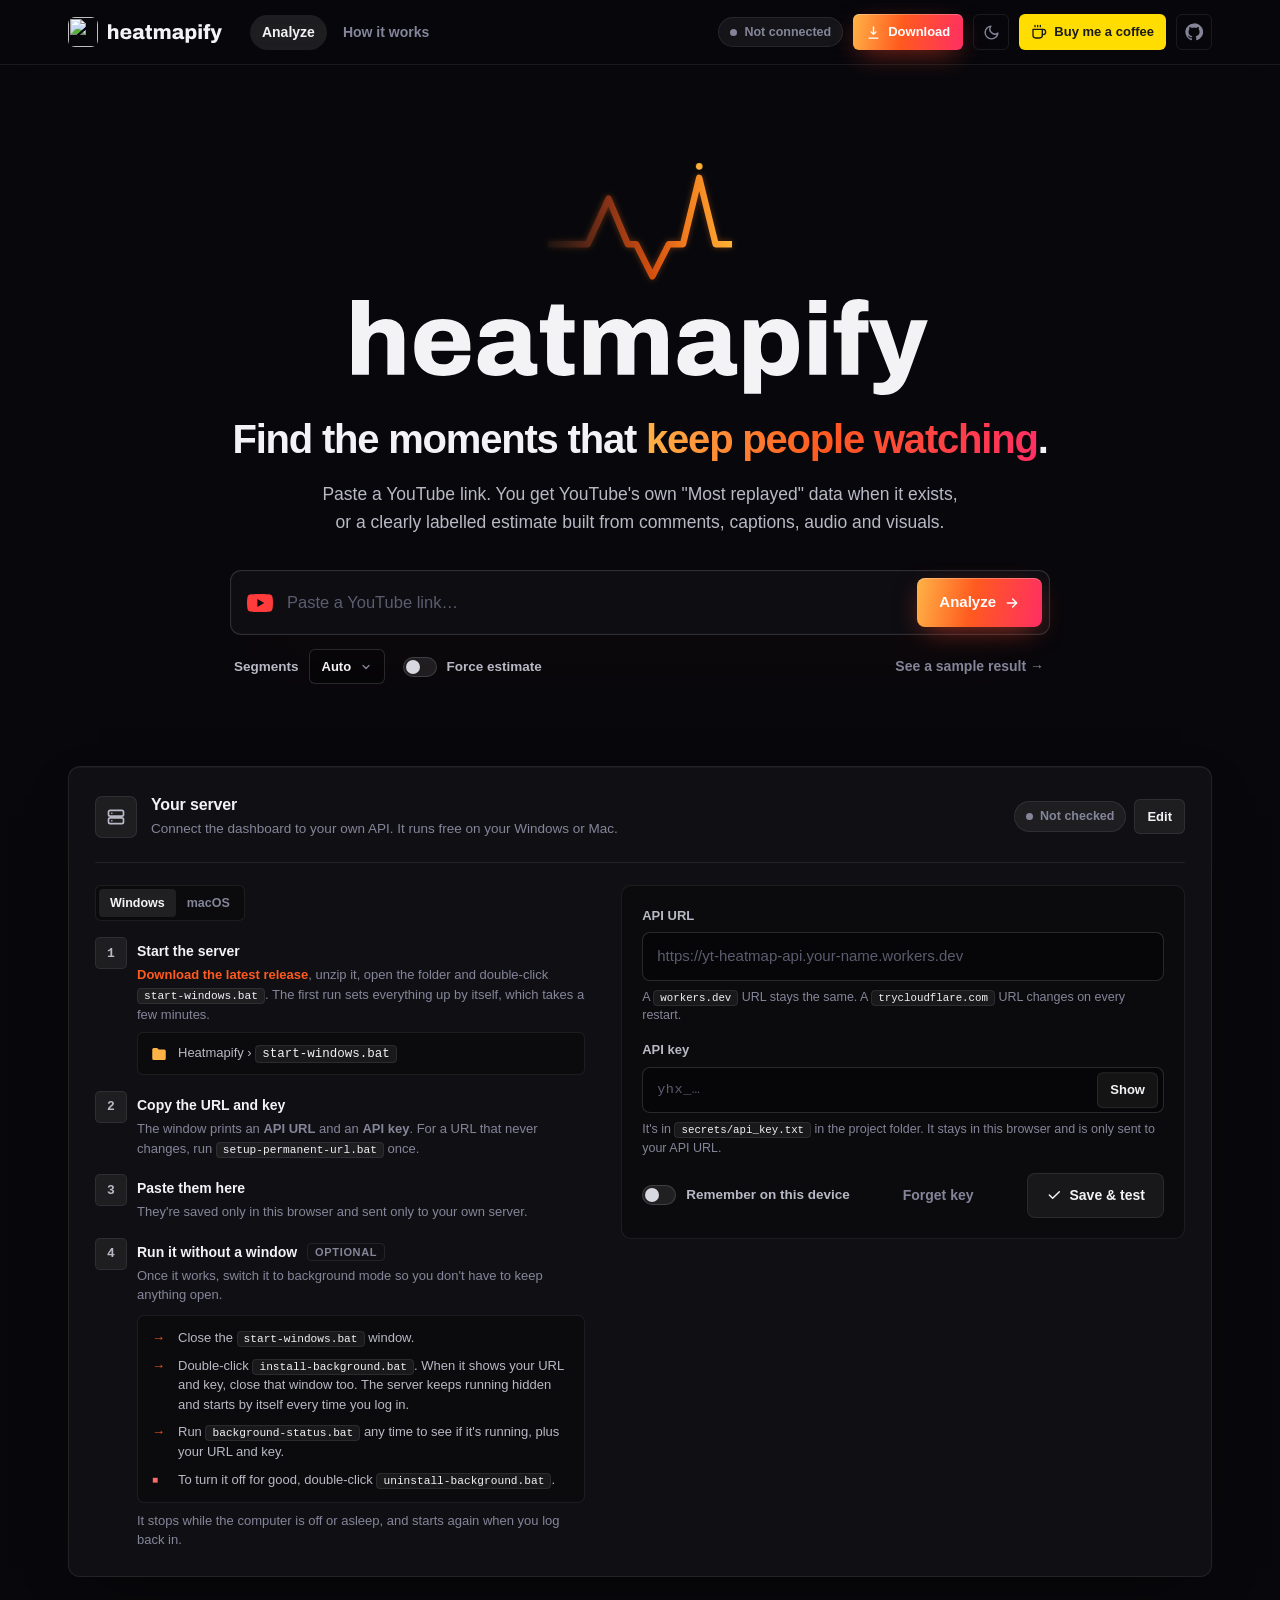
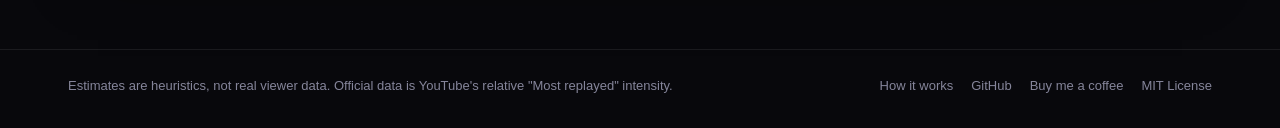
==== dashboard/index.html @ 76896d2d "Dashboard: Buy me a coffee button (header + footer)" ====
<!doctype html>
<html lang="en">
<head>
<meta charset="utf-8">
<meta http-equiv="Content-Security-Policy" content="default-src 'self'; script-src 'self'; style-src 'self' 'unsafe-inline' https://fonts.googleapis.com; font-src 'self' https://fonts.gstatic.com; img-src 'self' data: blob: https://i.ytimg.com; frame-src https://www.youtube-nocookie.com; connect-src 'self' https: http://localhost:* http://127.0.0.1:*; object-src 'none'; base-uri 'none'; form-action 'none'">
<meta name="referrer" content="strict-origin-when-cross-origin">
<meta name="viewport" content="width=device-width, initial-scale=1">
<title>Heatmapify · Find the moments that keep people watching</title>
<meta name="description" content="Paste a YouTube link and see its most and least engaging moments: YouTube's own Most replayed data, or a clearly labelled estimate from comments, captions, audio and visuals.">
<meta name="theme-color" content="#08080c">
<link rel="icon" href="favicon.ico" sizes="any">
<link rel="icon" href="favicon.svg" type="image/svg+xml">
<link rel="icon" type="image/png" sizes="32x32" href="favicon-32x32.png">
<link rel="apple-touch-icon" sizes="180x180" href="apple-touch-icon.png">
<link rel="manifest" href="site.webmanifest">
<meta property="og:title" content="Heatmapify">
<meta property="og:description" content="Find the moments that keep people watching.">
<meta property="og:image" content="https://heatmapify.onrender.com/og-image.png">
<meta name="twitter:card" content="summary_large_image">
<meta name="twitter:image" content="https://heatmapify.onrender.com/og-image.png">
<link rel="preconnect" href="https://fonts.googleapis.com">
<link rel="preconnect" href="https://fonts.gstatic.com" crossorigin>
<link href="https://fonts.googleapis.com/css2?family=Inter:wght@400;500;600;700;800&family=JetBrains+Mono:wght@500;600&display=swap" rel="stylesheet">
<link rel="stylesheet" href="styles.css">
<script src="theme.js"></script>
</head>
<body>
<header class="topbar">
  <div class="topbar-in">
    <a class="brand" href="./">
      <img class="logo-img" src="favicon.svg" alt="" width="30" height="30">
      <svg class="wordmark nav-wordmark" xmlns="http://www.w3.org/2000/svg" viewBox="62 -734 5584 931" role="img" aria-label="heatmapify"><path fill="currentColor" d="M62 0V-724H226V-470H233Q250 -491 274.5 -506.5Q299 -522 329.0 -530.5Q359 -539 391 -539Q448 -539 487.5 -518.0Q527 -497 548.0 -455.0Q569 -413 569 -348V0H405V-325Q405 -347 399.5 -362.5Q394 -378 384.0 -389.0Q374 -400 359.0 -405.0Q344 -410 325 -410Q296 -410 274.0 -396.5Q252 -383 239.0 -360.5Q226 -338 226 -308V0ZM949 12Q859 12 796.0 -17.5Q733 -47 699.5 -108.0Q666 -169 666 -264Q666 -357 699.0 -418.0Q732 -479 794.0 -509.0Q856 -539 943 -539Q1029 -539 1088.5 -510.0Q1148 -481 1179.0 -421.0Q1210 -361 1210 -266V-231H832Q832 -189 844.0 -160.0Q856 -131 881.0 -116.0Q906 -101 948 -101Q973 -101 992.0 -107.0Q1011 -113 1024.0 -124.5Q1037 -136 1044.0 -152.0Q1051 -168 1051 -188H1210Q1210 -140 1192.5 -102.5Q1175 -65 1141.0 -39.5Q1107 -14 1058.5 -1.0Q1010 12 949 12ZM833 -322H1043Q1043 -348 1036.5 -367.5Q1030 -387 1017.5 -400.0Q1005 -413 987.5 -419.5Q970 -426 947 -426Q911 -426 887.0 -414.0Q863 -402 850.0 -379.0Q837 -356 833 -322ZM1457 12Q1424 12 1392.5 5.5Q1361 -1 1335.5 -17.5Q1310 -34 1295.0 -63.0Q1280 -92 1280 -136Q1280 -193 1304.0 -229.0Q1328 -265 1373.5 -285.5Q1419 -306 1483.5 -314.0Q1548 -322 1628 -322V-355Q1628 -378 1619.0 -393.5Q1610 -409 1592.5 -417.5Q1575 -426 1546 -426Q1520 -426 1500.5 -420.0Q1481 -414 1471.0 -402.5Q1461 -391 1461 -375V-366H1301Q1300 -371 1300.0 -374.5Q1300 -378 1300 -384Q1300 -431 1329.5 -466.0Q1359 -501 1414.0 -520.0Q1469 -539 1547 -539Q1620 -539 1674.5 -521.0Q1729 -503 1760.5 -466.0Q1792 -429 1792 -369V-144Q1792 -127 1801.5 -117.0Q1811 -107 1825 -107H1859V-6Q1848 -1 1824.5 5.5Q1801 12 1768 12Q1734 12 1708.5 3.5Q1683 -5 1666.5 -20.5Q1650 -36 1644 -57H1637Q1618 -37 1592.5 -21.0Q1567 -5 1533.5 3.5Q1500 12 1457 12ZM1518 -101Q1542 -101 1562.0 -108.0Q1582 -115 1596.5 -127.5Q1611 -140 1619.5 -158.0Q1628 -176 1628 -197V-232Q1571 -232 1530.0 -224.0Q1489 -216 1467.0 -199.0Q1445 -182 1445 -156Q1445 -137 1454.5 -124.5Q1464 -112 1480.0 -106.5Q1496 -101 1518 -101ZM2111 12Q2060 12 2024.5 -3.5Q1989 -19 1971.5 -50.0Q1954 -81 1954 -125V-408H1885V-527H1959L1993 -681H2117V-527H2220V-408H2117V-165Q2117 -137 2128.0 -122.0Q2139 -107 2168 -107H2220V-5Q2207 -1 2187.5 3.5Q2168 8 2148.0 10.0Q2128 12 2111 12ZM2311 0V-527H2446L2458 -452H2465Q2483 -479 2508.5 -499.0Q2534 -519 2565.0 -529.0Q2596 -539 2631 -539Q2685 -539 2723.0 -517.5Q2761 -496 2781 -452H2788Q2806 -479 2831.5 -499.0Q2857 -519 2888.5 -529.0Q2920 -539 2954 -539Q3009 -539 3047.0 -518.5Q3085 -498 3105.5 -456.5Q3126 -415 3126 -351V0H2962V-326Q2962 -348 2957.0 -363.5Q2952 -379 2943.0 -389.5Q2934 -400 2920.0 -405.0Q2906 -410 2890 -410Q2864 -410 2843.5 -396.5Q2823 -383 2812.0 -360.5Q2801 -338 2801 -308V0H2637V-326Q2637 -348 2632.0 -363.5Q2627 -379 2618.0 -389.5Q2609 -400 2595.0 -405.0Q2581 -410 2565 -410Q2539 -410 2518.5 -396.5Q2498 -383 2486.5 -360.5Q2475 -338 2475 -308V0ZM3395 12Q3362 12 3330.5 5.5Q3299 -1 3273.5 -17.5Q3248 -34 3233.0 -63.0Q3218 -92 3218 -136Q3218 -193 3242.0 -229.0Q3266 -265 3311.5 -285.5Q3357 -306 3421.5 -314.0Q3486 -322 3566 -322V-355Q3566 -378 3557.0 -393.5Q3548 -409 3530.5 -417.5Q3513 -426 3484 -426Q3458 -426 3438.5 -420.0Q3419 -414 3409.0 -402.5Q3399 -391 3399 -375V-366H3239Q3238 -371 3238.0 -374.5Q3238 -378 3238 -384Q3238 -431 3267.5 -466.0Q3297 -501 3352.0 -520.0Q3407 -539 3485 -539Q3558 -539 3612.5 -521.0Q3667 -503 3698.5 -466.0Q3730 -429 3730 -369V-144Q3730 -127 3739.5 -117.0Q3749 -107 3763 -107H3797V-6Q3786 -1 3762.5 5.5Q3739 12 3706 12Q3672 12 3646.5 3.5Q3621 -5 3604.5 -20.5Q3588 -36 3582 -57H3575Q3556 -37 3530.5 -21.0Q3505 -5 3471.5 3.5Q3438 12 3395 12ZM3456 -101Q3480 -101 3500.0 -108.0Q3520 -115 3534.5 -127.5Q3549 -140 3557.5 -158.0Q3566 -176 3566 -197V-232Q3509 -232 3468.0 -224.0Q3427 -216 3405.0 -199.0Q3383 -182 3383 -156Q3383 -137 3392.5 -124.5Q3402 -112 3418.0 -106.5Q3434 -101 3456 -101ZM3865 186V-527H3999L4013 -454H4020Q4047 -499 4088.5 -519.0Q4130 -539 4181 -539Q4248 -539 4296.5 -509.0Q4345 -479 4371.0 -418.0Q4397 -357 4397 -263Q4397 -170 4371.0 -109.0Q4345 -48 4297.0 -18.0Q4249 12 4184 12Q4152 12 4124.0 5.0Q4096 -2 4073.5 -17.0Q4051 -32 4035 -54H4029V186ZM4130 -116Q4167 -116 4189.5 -131.0Q4212 -146 4222.0 -175.0Q4232 -204 4232 -246V-281Q4232 -323 4222.0 -352.5Q4212 -382 4189.5 -396.5Q4167 -411 4130 -411Q4094 -411 4071.5 -394.5Q4049 -378 4038.5 -347.5Q4028 -317 4028 -276V-252Q4028 -222 4033.5 -197.0Q4039 -172 4051.5 -154.0Q4064 -136 4083.5 -126.0Q4103 -116 4130 -116ZM4497 -598V-724H4661V-598ZM4497 0V-527H4661V0ZM4809 0V-408H4734V-527H4809V-570Q4809 -625 4827.5 -661.5Q4846 -698 4883.0 -716.0Q4920 -734 4974 -734Q4989 -734 5007.0 -732.0Q5025 -730 5042.5 -726.0Q5060 -722 5071 -718V-615H5023Q4995 -615 4983.5 -603.0Q4972 -591 4972 -566V-527H5071V-408H4972V0ZM5221 197Q5185 197 5158.0 191.5Q5131 186 5120 182V78H5189Q5217 78 5237.0 65.5Q5257 53 5268.5 35.5Q5280 18 5285 0L5077 -527H5252L5330 -296Q5336 -280 5343.5 -254.5Q5351 -229 5358.5 -202.5Q5366 -176 5371 -155H5377Q5381 -169 5386.0 -187.5Q5391 -206 5396.0 -225.5Q5401 -245 5406.5 -263.0Q5412 -281 5416 -295L5483 -527H5646L5464 -21Q5447 25 5426.5 65.0Q5406 105 5378.0 134.5Q5350 164 5311.5 180.5Q5273 197 5221 197Z"/></svg>
    </a>
    <nav class="navlinks">
      <a href="./" class="active">Analyze</a>
      <a href="about.html">How it works</a>
    </nav>
    <div class="nav-right">
      <a href="#connection" id="navConn" class="pill neutral" title="Server connection">Not connected</a>
      <a class="btn-primary btn-sm dl-btn" href="https://github.com/velvetthunder15/heatmapify/releases/latest/download/Heatmapify.zip">
        <svg viewBox="0 0 24 24" fill="none" stroke="currentColor" stroke-width="2.2" stroke-linecap="round" stroke-linejoin="round"><path d="M12 3v12m0 0-4-4m4 4 4-4M5 21h14"/></svg><span>Download</span>
      </a>
      <button type="button" class="theme-btn" data-theme-toggle>
        <svg class="moon" viewBox="0 0 24 24" fill="none" stroke="currentColor" stroke-width="2" stroke-linecap="round" stroke-linejoin="round"><path d="M21 12.8A9 9 0 1 1 11.2 3a7 7 0 0 0 9.8 9.8Z"/></svg>
        <svg class="sun" viewBox="0 0 24 24" fill="none" stroke="currentColor" stroke-width="2" stroke-linecap="round" stroke-linejoin="round"><circle cx="12" cy="12" r="4"/><path d="M12 2v2M12 20v2M4.9 4.9l1.4 1.4M17.7 17.7l1.4 1.4M2 12h2M20 12h2M4.9 19.1l1.4-1.4M17.7 6.3l1.4-1.4"/></svg>
      </button>
      <a class="bmc-btn" href="https://buymeacoffee.com/chiragrasal" target="_blank" rel="noopener" title="Buy me a coffee" aria-label="Buy me a coffee">
        <svg viewBox="0 0 24 24" fill="none" stroke="currentColor" stroke-width="2" stroke-linecap="round" stroke-linejoin="round"><path d="M17 8h1a4 4 0 0 1 0 8h-1"/><path d="M3 8h14v9a4 4 0 0 1-4 4H7a4 4 0 0 1-4-4Z"/><path d="M6 2v2M10 2v2M14 2v2"/></svg><span>Buy me a coffee</span>
      </a>
      <a class="icon-link" href="https://github.com/velvetthunder15/heatmapify" target="_blank" rel="noopener" title="GitHub" aria-label="GitHub">
        <svg viewBox="0 0 24 24" fill="currentColor"><path d="M12 .5a11.5 11.5 0 0 0-3.64 22.41c.58.1.79-.25.79-.56v-2c-3.2.7-3.88-1.37-3.88-1.37-.52-1.33-1.28-1.69-1.28-1.69-1.05-.71.08-.7.08-.7 1.16.08 1.77 1.19 1.77 1.19 1.03 1.77 2.7 1.26 3.36.96.1-.75.4-1.26.73-1.55-2.55-.29-5.24-1.28-5.24-5.69 0-1.26.45-2.29 1.19-3.1-.12-.29-.52-1.46.11-3.05 0 0 .97-.31 3.17 1.18a11 11 0 0 1 5.77 0c2.2-1.49 3.17-1.18 3.17-1.18.63 1.59.23 2.76.11 3.05.74.81 1.19 1.84 1.19 3.1 0 4.42-2.7 5.39-5.26 5.68.41.36.78 1.06.78 2.14v3.17c0 .31.21.67.8.56A11.5 11.5 0 0 0 12 .5Z"/></svg>
      </a>
    </div>
  </div>
</header>

<main class="wrap">
  <!-- ------------------------------------------------------------ hero -->
  <section class="hero">
    <div class="hero-logo">
      <svg class="hero-mark" viewBox="0 0 1136 720" aria-hidden="true"><defs><linearGradient id="hmg" x1="17" y1="0" x2="1118" y2="0" gradientUnits="userSpaceOnUse"><stop offset="0" stop-color="#2a1d1c" stop-opacity=".35"/><stop offset=".33" stop-color="#8a3317"/><stop offset=".57" stop-color="#d4500f"/><stop offset=".75" stop-color="#f27d1e"/><stop offset="1" stop-color="#ffb236"/></linearGradient></defs><polyline class="hm-line" pathLength="1" points="17,498 255,498 380,225 495,498 545,498 642,690 740,498 825,498 922,100 1020,498 1118,498" fill="none" stroke="url(#hmg)" stroke-width="38" stroke-linejoin="round"/><circle class="hm-dot" cx="922" cy="32" r="20" fill="#ffb236"/></svg>
      <svg class="wordmark hero-wordmark" xmlns="http://www.w3.org/2000/svg" viewBox="62 -734 5584 931" role="img" aria-label="heatmapify"><path fill="currentColor" d="M62 0V-724H226V-470H233Q250 -491 274.5 -506.5Q299 -522 329.0 -530.5Q359 -539 391 -539Q448 -539 487.5 -518.0Q527 -497 548.0 -455.0Q569 -413 569 -348V0H405V-325Q405 -347 399.5 -362.5Q394 -378 384.0 -389.0Q374 -400 359.0 -405.0Q344 -410 325 -410Q296 -410 274.0 -396.5Q252 -383 239.0 -360.5Q226 -338 226 -308V0ZM949 12Q859 12 796.0 -17.5Q733 -47 699.5 -108.0Q666 -169 666 -264Q666 -357 699.0 -418.0Q732 -479 794.0 -509.0Q856 -539 943 -539Q1029 -539 1088.5 -510.0Q1148 -481 1179.0 -421.0Q1210 -361 1210 -266V-231H832Q832 -189 844.0 -160.0Q856 -131 881.0 -116.0Q906 -101 948 -101Q973 -101 992.0 -107.0Q1011 -113 1024.0 -124.5Q1037 -136 1044.0 -152.0Q1051 -168 1051 -188H1210Q1210 -140 1192.5 -102.5Q1175 -65 1141.0 -39.5Q1107 -14 1058.5 -1.0Q1010 12 949 12ZM833 -322H1043Q1043 -348 1036.5 -367.5Q1030 -387 1017.5 -400.0Q1005 -413 987.5 -419.5Q970 -426 947 -426Q911 -426 887.0 -414.0Q863 -402 850.0 -379.0Q837 -356 833 -322ZM1457 12Q1424 12 1392.5 5.5Q1361 -1 1335.5 -17.5Q1310 -34 1295.0 -63.0Q1280 -92 1280 -136Q1280 -193 1304.0 -229.0Q1328 -265 1373.5 -285.5Q1419 -306 1483.5 -314.0Q1548 -322 1628 -322V-355Q1628 -378 1619.0 -393.5Q1610 -409 1592.5 -417.5Q1575 -426 1546 -426Q1520 -426 1500.5 -420.0Q1481 -414 1471.0 -402.5Q1461 -391 1461 -375V-366H1301Q1300 -371 1300.0 -374.5Q1300 -378 1300 -384Q1300 -431 1329.5 -466.0Q1359 -501 1414.0 -520.0Q1469 -539 1547 -539Q1620 -539 1674.5 -521.0Q1729 -503 1760.5 -466.0Q1792 -429 1792 -369V-144Q1792 -127 1801.5 -117.0Q1811 -107 1825 -107H1859V-6Q1848 -1 1824.5 5.5Q1801 12 1768 12Q1734 12 1708.5 3.5Q1683 -5 1666.5 -20.5Q1650 -36 1644 -57H1637Q1618 -37 1592.5 -21.0Q1567 -5 1533.5 3.5Q1500 12 1457 12ZM1518 -101Q1542 -101 1562.0 -108.0Q1582 -115 1596.5 -127.5Q1611 -140 1619.5 -158.0Q1628 -176 1628 -197V-232Q1571 -232 1530.0 -224.0Q1489 -216 1467.0 -199.0Q1445 -182 1445 -156Q1445 -137 1454.5 -124.5Q1464 -112 1480.0 -106.5Q1496 -101 1518 -101ZM2111 12Q2060 12 2024.5 -3.5Q1989 -19 1971.5 -50.0Q1954 -81 1954 -125V-408H1885V-527H1959L1993 -681H2117V-527H2220V-408H2117V-165Q2117 -137 2128.0 -122.0Q2139 -107 2168 -107H2220V-5Q2207 -1 2187.5 3.5Q2168 8 2148.0 10.0Q2128 12 2111 12ZM2311 0V-527H2446L2458 -452H2465Q2483 -479 2508.5 -499.0Q2534 -519 2565.0 -529.0Q2596 -539 2631 -539Q2685 -539 2723.0 -517.5Q2761 -496 2781 -452H2788Q2806 -479 2831.5 -499.0Q2857 -519 2888.5 -529.0Q2920 -539 2954 -539Q3009 -539 3047.0 -518.5Q3085 -498 3105.5 -456.5Q3126 -415 3126 -351V0H2962V-326Q2962 -348 2957.0 -363.5Q2952 -379 2943.0 -389.5Q2934 -400 2920.0 -405.0Q2906 -410 2890 -410Q2864 -410 2843.5 -396.5Q2823 -383 2812.0 -360.5Q2801 -338 2801 -308V0H2637V-326Q2637 -348 2632.0 -363.5Q2627 -379 2618.0 -389.5Q2609 -400 2595.0 -405.0Q2581 -410 2565 -410Q2539 -410 2518.5 -396.5Q2498 -383 2486.5 -360.5Q2475 -338 2475 -308V0ZM3395 12Q3362 12 3330.5 5.5Q3299 -1 3273.5 -17.5Q3248 -34 3233.0 -63.0Q3218 -92 3218 -136Q3218 -193 3242.0 -229.0Q3266 -265 3311.5 -285.5Q3357 -306 3421.5 -314.0Q3486 -322 3566 -322V-355Q3566 -378 3557.0 -393.5Q3548 -409 3530.5 -417.5Q3513 -426 3484 -426Q3458 -426 3438.5 -420.0Q3419 -414 3409.0 -402.5Q3399 -391 3399 -375V-366H3239Q3238 -371 3238.0 -374.5Q3238 -378 3238 -384Q3238 -431 3267.5 -466.0Q3297 -501 3352.0 -520.0Q3407 -539 3485 -539Q3558 -539 3612.5 -521.0Q3667 -503 3698.5 -466.0Q3730 -429 3730 -369V-144Q3730 -127 3739.5 -117.0Q3749 -107 3763 -107H3797V-6Q3786 -1 3762.5 5.5Q3739 12 3706 12Q3672 12 3646.5 3.5Q3621 -5 3604.5 -20.5Q3588 -36 3582 -57H3575Q3556 -37 3530.5 -21.0Q3505 -5 3471.5 3.5Q3438 12 3395 12ZM3456 -101Q3480 -101 3500.0 -108.0Q3520 -115 3534.5 -127.5Q3549 -140 3557.5 -158.0Q3566 -176 3566 -197V-232Q3509 -232 3468.0 -224.0Q3427 -216 3405.0 -199.0Q3383 -182 3383 -156Q3383 -137 3392.5 -124.5Q3402 -112 3418.0 -106.5Q3434 -101 3456 -101ZM3865 186V-527H3999L4013 -454H4020Q4047 -499 4088.5 -519.0Q4130 -539 4181 -539Q4248 -539 4296.5 -509.0Q4345 -479 4371.0 -418.0Q4397 -357 4397 -263Q4397 -170 4371.0 -109.0Q4345 -48 4297.0 -18.0Q4249 12 4184 12Q4152 12 4124.0 5.0Q4096 -2 4073.5 -17.0Q4051 -32 4035 -54H4029V186ZM4130 -116Q4167 -116 4189.5 -131.0Q4212 -146 4222.0 -175.0Q4232 -204 4232 -246V-281Q4232 -323 4222.0 -352.5Q4212 -382 4189.5 -396.5Q4167 -411 4130 -411Q4094 -411 4071.5 -394.5Q4049 -378 4038.5 -347.5Q4028 -317 4028 -276V-252Q4028 -222 4033.5 -197.0Q4039 -172 4051.5 -154.0Q4064 -136 4083.5 -126.0Q4103 -116 4130 -116ZM4497 -598V-724H4661V-598ZM4497 0V-527H4661V0ZM4809 0V-408H4734V-527H4809V-570Q4809 -625 4827.5 -661.5Q4846 -698 4883.0 -716.0Q4920 -734 4974 -734Q4989 -734 5007.0 -732.0Q5025 -730 5042.5 -726.0Q5060 -722 5071 -718V-615H5023Q4995 -615 4983.5 -603.0Q4972 -591 4972 -566V-527H5071V-408H4972V0ZM5221 197Q5185 197 5158.0 191.5Q5131 186 5120 182V78H5189Q5217 78 5237.0 65.5Q5257 53 5268.5 35.5Q5280 18 5285 0L5077 -527H5252L5330 -296Q5336 -280 5343.5 -254.5Q5351 -229 5358.5 -202.5Q5366 -176 5371 -155H5377Q5381 -169 5386.0 -187.5Q5391 -206 5396.0 -225.5Q5401 -245 5406.5 -263.0Q5412 -281 5416 -295L5483 -527H5646L5464 -21Q5447 25 5426.5 65.0Q5406 105 5378.0 134.5Q5350 164 5311.5 180.5Q5273 197 5221 197Z"/></svg>
    </div>
    <h1>Find the moments that <span class="grad-text">keep people watching</span>.</h1>
    <p class="lede">Paste a YouTube link. You get YouTube's own "Most replayed" data when it exists, or a clearly labelled estimate built from comments, captions, audio and visuals.</p>

    <form id="analyzeForm" class="analyze" autocomplete="off">
      <div class="url-bar">
        <svg class="yt" viewBox="0 0 24 24" fill="currentColor" aria-hidden="true"><path d="M23.5 6.2a3 3 0 0 0-2.1-2.1C19.5 3.6 12 3.6 12 3.6s-7.5 0-9.4.5A3 3 0 0 0 .5 6.2 31 31 0 0 0 0 12a31 31 0 0 0 .5 5.8 3 3 0 0 0 2.1 2.1c1.9.5 9.4.5 9.4.5s7.5 0 9.4-.5a3 3 0 0 0 2.1-2.1A31 31 0 0 0 24 12a31 31 0 0 0-.5-5.8ZM9.6 15.6V8.4l6.3 3.6-6.3 3.6Z"/></svg>
        <input id="ytUrl" type="text" inputmode="url" placeholder="Paste a YouTube link…" aria-label="YouTube URL" required>
        <button id="analyzeBtn" type="submit" class="btn-primary">
          <span>Analyze</span>
          <svg viewBox="0 0 24 24" fill="none" stroke="currentColor" stroke-width="2.2" stroke-linecap="round" stroke-linejoin="round"><path d="M5 12h14M13 6l6 6-6 6"/></svg>
        </button>
      </div>
      <div class="analyze-opts">
        <div class="left">
          <label class="seg">Segments
            <select id="windowSel" aria-label="Segment size">
              <option value="">Auto</option>
              <option value="5">5 s</option>
              <option value="10">10 s</option>
              <option value="15">15 s</option>
              <option value="30">30 s</option>
              <option value="60">60 s</option>
            </select>
          </label>
          <label class="toggle" title="Skip YouTube's official data and always build an estimate"><input id="forceEst" type="checkbox"> Force estimate</label>
        </div>
        <div class="opt-links">
          <button id="sampleBtn" type="button" class="btn-link">See a sample result →</button>
        </div>
      </div>
    </form>
    <div id="recent" class="recent"></div>
  </section>

  <!-- ------------------------------------------------------ connection -->
  <section id="connection" class="card conn" data-os-show="win">
    <div class="conn-top">
      <div class="conn-ico" aria-hidden="true">
        <svg viewBox="0 0 24 24" fill="none" stroke="currentColor" stroke-width="2" stroke-linecap="round" stroke-linejoin="round"><rect x="3" y="4" width="18" height="7" rx="2"/><rect x="3" y="13" width="18" height="7" rx="2"/><path d="M7 7.5h.01M7 16.5h.01"/></svg>
      </div>
      <div class="t">
        <h3>Your server</h3>
        <p id="connSummary">Connect the dashboard to your own API. It runs free on your Windows or Mac.</p>
      </div>
      <div class="actions">
        <span id="connStatus" class="pill neutral">Not checked</span>
        <button id="connToggle" type="button" class="btn-ghost btn-sm">Edit</button>
      </div>
    </div>

    <div class="conn-body">
      <div class="steps-col">
        <div class="os-tabs" role="tablist" aria-label="Your computer">
          <button type="button" class="on" data-os="win">Windows</button>
          <button type="button" data-os="mac">macOS</button>
        </div>
        <ol class="steps-list" style="margin-top:16px">
          <li>
            <div>
              <b>Start the server</b>
              <span class="os-only win"><a href="https://github.com/velvetthunder15/heatmapify/releases/latest/download/Heatmapify.zip">Download the latest release</a>, unzip it, open the folder and double-click <code>start-windows.bat</code>. The first run sets everything up by itself, which takes a few minutes.</span>
              <span class="os-only mac"><a href="https://github.com/velvetthunder15/heatmapify/releases/latest/download/Heatmapify.zip">Download the latest release</a>, unzip it, then open Terminal and paste the command below. It moves the folder from Downloads to your home folder (<code>~/Heatmapify</code>, where background mode also works) and starts it. The first run sets everything up by itself.</span>
              <div class="file-hint os-only win"><svg viewBox="0 0 24 24" fill="currentColor"><path d="M3 6a2 2 0 0 1 2-2h4.6l2 2H19a2 2 0 0 1 2 2v10a2 2 0 0 1-2 2H5a2 2 0 0 1-2-2V6Z"/></svg><span>Heatmapify › <code>start-windows.bat</code></span></div>
              <div class="cmd os-only mac"><span>mv ~/Downloads/Heatmapify ~ 2&gt;/dev/null; cd ~/Heatmapify &amp;&amp; bash start-mac.command</span><button type="button" class="copy" data-copy="mv ~/Downloads/Heatmapify ~ 2&gt;/dev/null; cd ~/Heatmapify &amp;&amp; bash start-mac.command">Copy</button></div>
            </div>
          </li>
          <li>
            <div>
              <b>Copy the URL and key</b>
              <span>The window prints an <b>API URL</b> and an <b>API key</b>. For a URL that never changes, run <code class="os-only-inline win">setup-permanent-url.bat</code><code class="os-only-inline mac">setup-permanent-url.command</code> once.</span>
            </div>
          </li>
          <li>
            <div>
              <b>Paste them here</b>
              <span>They're saved only in this browser and sent only to your own server.</span>
            </div>
          </li>
          <li>
            <div>
              <b>Run it without a window <span class="opt-tag">Optional</span></b>
              <span>Once it works, switch it to background mode so you don't have to keep anything open.</span>
              <ul class="bg-steps os-only win">
                <li><span>Close the <code>start-windows.bat</code> window.</span></li>
                <li><span>Double-click <code>install-background.bat</code>. When it shows your URL and key, close that window too. The server keeps running hidden and starts by itself every time you log in.</span></li>
                <li><span>Run <code>background-status.bat</code> any time to see if it's running, plus your URL and key.</span></li>
                <li class="stop"><span>To turn it off for good, double-click <code>uninstall-background.bat</code>.</span></li>
              </ul>
              <ul class="bg-steps os-only mac">
                <li><span>Stop <code>start-mac.command</code> with Ctrl+C, or close its window.</span></li>
                <li><span>Run <code>bash install-background.command</code>. When it shows your URL and key, close Terminal. The server keeps running hidden and starts by itself every time you log in.</span></li>
                <li><span>Run <code>bash install-background.command --status</code> any time to check on it.</span></li>
                <li class="stop"><span>To turn it off for good, run <code>bash install-background.command --uninstall</code>.</span></li>
              </ul>
              <span style="margin-top:8px">It stops while the computer is off or asleep, and starts again when you log back in.</span>
            </div>
          </li>
        </ol>
      </div>

      <div class="conn-form">
        <div class="field">
          <label for="apiBase">API URL</label>
          <input id="apiBase" type="text" inputmode="url" placeholder="https://yt-heatmap-api.your-name.workers.dev" spellcheck="false">
          <small>A <code>workers.dev</code> URL stays the same. A <code>trycloudflare.com</code> URL changes on every restart.</small>
        </div>
        <div class="field">
          <label for="apiKey">API key</label>
          <div class="with-btn">
            <input id="apiKey" class="secret" type="text" placeholder="yhx_…" spellcheck="false" autocomplete="off" autocapitalize="off" autocorrect="off" data-1p-ignore data-lpignore="true" data-bwignore data-form-type="other">
            <button id="showKey" type="button" class="btn-ghost btn-sm">Show</button>
          </div>
          <small>It's in <code>secrets/api_key.txt</code> in the project folder. It stays in this browser and is only sent to your API URL.</small>
        </div>
        <div class="row">
          <label class="toggle"><input id="remember" type="checkbox"> Remember on this device</label>
          <button id="forgetKey" type="button" class="btn-link">Forget key</button>
          <button id="testConn" type="button" class="btn-ghost">
            <svg viewBox="0 0 24 24" fill="none" stroke="currentColor" stroke-width="2.2" stroke-linecap="round" stroke-linejoin="round"><path d="M5 12l5 5L20 7"/></svg>
            Save &amp; test
          </button>
        </div>
      </div>
    </div>
  </section>

  <!-- -------------------------------------------------------- progress -->
  <section id="progressCard" class="card hidden" aria-live="polite">
    <div class="progress-head">
      <div>
        <div class="eyebrow"><span class="spark"></span>Analyzing</div>
        <div id="progressStage" class="stage" style="margin-top:8px">Queued</div>
        <div id="progressNote" class="muted small-text">Estimates take a few minutes, because comments, captions, audio and video are all analyzed.</div>
      </div>
      <div id="progressPct" class="pct">0%</div>
    </div>
    <div class="bar"><span id="progressBar"></span></div>
    <ol class="stepper" id="steps">
      <li data-k="comments"><i></i>Comments</li>
      <li data-k="transcript"><i></i>Captions</li>
      <li data-k="audio"><i></i>Audio</li>
      <li data-k="visual"><i></i>Visuals</li>
      <li data-k="scor"><i></i>Scoring</li>
    </ol>
  </section>

  <div id="errorBox" class="card error hidden" role="alert"></div>

  <!-- --------------------------------------------------------- results -->
  <div id="results" class="results hidden">
    <nav class="subnav" aria-label="Result sections">
      <a href="#r-overview">Overview</a>
      <a href="#r-timeline">Timeline</a>
      <a href="#r-moments">Moments</a>
      <a href="#r-signals" id="navSignals">Signals</a>
      <a href="#r-data">Data</a>
    </nav>

    <section id="r-overview" class="card overview">
      <a id="thumbLink" class="thumb" target="_blank" rel="noopener">
        <img id="thumb" alt="">
        <span class="play"><svg viewBox="0 0 24 24" fill="currentColor"><path d="M8 5v14l11-7z"/></svg></span>
      </a>
      <div class="ov-body">
        <div class="badges" id="badges"></div>
        <h2 id="vTitle"></h2>
        <p id="confReason"></p>
        <p id="disclaimer" class="disclaimer hidden"></p>
      </div>
    </section>

    <section class="kpis" id="kpis"></section>

    <section id="r-timeline" class="card">
      <div class="card-head">
        <div>
          <h3>Engagement over time</h3>
          <p>Each segment's score from 0 to 1. Hover to inspect, and click to play from that moment.</p>
        </div>
        <div class="legend"><span class="lg peak">Peak</span><span class="lg drop">Drop-off</span><span class="lg avg">Average</span></div>
      </div>
      <div id="mainChart" class="chart"></div>
    </section>

    <div id="r-moments" class="grid-player">
      <section class="card player-card">
        <div class="card-head" style="margin-bottom:14px"><div><h3>Player</h3><p>Jump straight to any moment.</p></div></div>
        <div class="player"><iframe id="player" title="YouTube player" referrerpolicy="strict-origin-when-cross-origin" allow="autoplay; encrypted-media; picture-in-picture" allowfullscreen></iframe></div>
        <div id="nowPlaying" class="now"><span class="live"></span><span>Pick a moment to jump there.</span></div>
      </section>
      <section class="card">
        <div class="card-head" style="margin-bottom:14px">
          <div><h3 id="momTitle">Top moments</h3><p id="momSub">The highest-scoring stretches, with what drove each one.</p></div>
          <div class="seg-toggle" role="tablist">
            <button type="button" class="on" data-list="top">Peaks</button>
            <button type="button" data-list="low">Drop-offs</button>
          </div>
        </div>
        <ol id="topList" class="moments"></ol>
        <ol id="lowList" class="moments low hidden"></ol>
      </section>
    </div>

    <div class="grid-2">
      <section class="card">
        <div class="card-head"><div><h3>By part of the video</h3><p>Average score in each fifth of the runtime.</p></div></div>
        <div id="partsChart" class="chart"></div>
      </section>
      <section class="card">
        <div class="card-head"><div><h3>Score distribution</h3><p>How many segments fall in each score band.</p></div></div>
        <div id="histChart" class="chart"></div>
      </section>
    </div>

    <section id="r-signals" class="card">
      <div class="card-head">
        <div>
          <h3>Signals over time</h3>
          <p>Each signal scaled 0 to 1. Tap a chip to show or hide it.</p>
        </div>
        <div class="sig-tools">
          <div id="sigChips" class="chips"></div>
          <label class="toggle" title="Rolling average over neighbouring segments"><input id="smoothSig" type="checkbox" checked> Smooth</label>
        </div>
      </div>
      <div id="sigChart" class="chart"></div>
    </section>

    <div class="grid-3" id="sigStats">
      <section class="card">
        <div class="card-head"><div><h3>Signal weights</h3><p>How much each signal counts.</p></div></div>
        <div id="weights" class="hbars"></div>
        <div id="skipped" class="skipped"></div>
      </section>
      <section class="card">
        <div class="card-head"><div><h3>What drove the score</h3><p>Each signal's share of the total.</p></div></div>
        <div id="drivers" class="hbars"></div>
      </section>
      <section class="card">
        <div class="card-head"><div><h3>Agreement</h3><p>Correlation with the final score, −1 to 1.</p></div></div>
        <div id="agreement" class="hbars"></div>
      </section>
    </div>

    <section id="r-data" class="card">
      <div class="card-head" style="margin-bottom:0">
        <div><h3>Export</h3><p>Share a summary image of this result, or take every segment's score and signals with you.</p></div>
        <div class="data-actions">
          <button id="shareImage" class="btn-primary" type="button">
            <svg viewBox="0 0 24 24" fill="none" stroke="currentColor" stroke-width="2" stroke-linecap="round" stroke-linejoin="round"><rect x="3" y="3" width="18" height="18" rx="3"/><circle cx="8.5" cy="8.5" r="1.6"/><path d="m21 15-5-5L5 21"/></svg><span>Share as image</span></button>
          <button id="dlJson" class="btn-ghost" type="button">
            <svg viewBox="0 0 24 24" fill="none" stroke="currentColor" stroke-width="2" stroke-linecap="round" stroke-linejoin="round"><path d="M12 3v12m0 0-4-4m4 4 4-4M5 21h14"/></svg>JSON</button>
          <button id="dlCsv" class="btn-ghost" type="button">
            <svg viewBox="0 0 24 24" fill="none" stroke="currentColor" stroke-width="2" stroke-linecap="round" stroke-linejoin="round"><path d="M12 3v12m0 0-4-4m4 4 4-4M5 21h14"/></svg>CSV</button>
          <button id="copyJson" class="btn-ghost" type="button">
            <svg viewBox="0 0 24 24" fill="none" stroke="currentColor" stroke-width="2" stroke-linecap="round" stroke-linejoin="round"><rect x="9" y="9" width="12" height="12" rx="2"/><path d="M5 15V5a2 2 0 0 1 2-2h10"/></svg><span>Copy JSON</span></button>
        </div>
      </div>
      <details class="raw">
        <summary>Raw response</summary>
        <pre id="rawJson"></pre>
      </details>
    </section>
  </div>
</main>

<dialog id="shareDlg" class="share-dlg" aria-labelledby="shareTitle">
  <div class="share-head">
    <h3 id="shareTitle">Share this summary</h3>
    <button id="shareClose" class="theme-btn" type="button" aria-label="Close"><svg viewBox="0 0 24 24" fill="none" stroke="currentColor" stroke-width="2.2" stroke-linecap="round"><path d="M6 6l12 12M18 6 6 18"/></svg></button>
  </div>
  <div class="share-preview"><div id="shareBusy" class="share-busy">Drawing your image…</div><img id="shareImg" alt="Summary image of this result"></div>
  <div class="share-actions">
    <button id="shareNative" class="btn-primary btn-sm hidden" type="button"><svg viewBox="0 0 24 24" fill="none" stroke="currentColor" stroke-width="2" stroke-linecap="round" stroke-linejoin="round"><path d="M4 12v7a2 2 0 0 0 2 2h12a2 2 0 0 0 2-2v-7M16 6l-4-4-4 4M12 2v13"/></svg><span>Share</span></button>
    <button id="shareCopy" class="btn-ghost btn-sm hidden" type="button"><svg viewBox="0 0 24 24" fill="none" stroke="currentColor" stroke-width="2" stroke-linecap="round" stroke-linejoin="round"><rect x="9" y="9" width="12" height="12" rx="2"/><path d="M5 15V5a2 2 0 0 1 2-2h10"/></svg><span>Copy image</span></button>
    <button id="shareSave" class="btn-ghost btn-sm" type="button"><svg viewBox="0 0 24 24" fill="none" stroke="currentColor" stroke-width="2" stroke-linecap="round" stroke-linejoin="round"><path d="M12 3v12m0 0-4-4m4 4 4-4M5 21h14"/></svg><span>Download PNG</span></button>
  </div>
</dialog>

<div id="tooltip" class="tooltip hidden"></div>
<footer class="foot">
  <div class="foot-in">
    <span>Estimates are heuristics, not real viewer data. Official data is YouTube's relative "Most replayed" intensity.</span>
    <nav>
      <a href="about.html">How it works</a>
      <a href="https://github.com/velvetthunder15/heatmapify" target="_blank" rel="noopener">GitHub</a>
      <a href="https://buymeacoffee.com/chiragrasal" target="_blank" rel="noopener">Buy me a coffee</a>
      <a href="https://github.com/velvetthunder15/heatmapify/blob/main/LICENSE" target="_blank" rel="noopener">MIT License</a>
    </nav>
  </div>
</footer>
<script src="app.js"></script>
</body>
</html>
---- dashboard/styles.css ----
/* Heatmapify dashboard: shared styles for index.html (app) and about.html (docs). */
:root {
  --bg: #08080c;
  --bg-2: #0e0e14;
  --surface: rgba(255, 255, 255, .035);
  --surface-2: rgba(255, 255, 255, .06);
  --surface-3: rgba(255, 255, 255, .09);
  --line: rgba(255, 255, 255, .08);
  --line-2: rgba(255, 255, 255, .14);
  --text: #f3f3f6;
  --text-2: #b9b9c6;
  --muted: #85859a;
  --faint: #5c5c70;
  --ember: #ff5a1f;
  --ember-2: #ff2e63;
  --gold: #ffb347;
  --grad: linear-gradient(100deg, #ffb347 0%, #ff5a1f 45%, #ff2e63 100%);
  --good: #3ecf8e;
  --good-bg: rgba(62, 207, 142, .12);
  --bad: #ff6b6b;
  --bad-bg: rgba(255, 107, 107, .12);
  --warn: #f5c451;
  --warn-bg: rgba(245, 196, 81, .12);
  --sig-comments: #7aa2ff;
  --sig-transcript: #5fd3a3;
  --sig-audio: #ffb454;
  --sig-visual: #b392f0;
  --radius: 12px;
  --radius-sm: 8px;
  --sans: "Inter", -apple-system, BlinkMacSystemFont, "Segoe UI", Roboto, Helvetica, Arial, sans-serif;
  --mono: "JetBrains Mono", ui-monospace, "SF Mono", Menlo, Consolas, monospace;
  --shadow: 0 1px 0 rgba(255, 255, 255, .04) inset, 0 20px 60px -30px rgba(0, 0, 0, .8);
  --topbar: rgba(8, 8, 12, .72);
  --input: rgba(0, 0, 0, .35);
  --input-focus: rgba(0, 0, 0, .5);
  --well: rgba(0, 0, 0, .32);
  --option: #15151d;
  --knob: #d8d8e0;
  --bar-bg: rgba(14, 14, 20, .88);
  --on-good: #07150f;
  --thumb-bg: linear-gradient(135deg, #1a1a24, #0f0f15);
  --official-ink: #ffa27a;
  --estimated-ink: #a9c1ff;
  --tip-bg: rgba(20, 20, 28, .96);
  --logo-bg: linear-gradient(160deg, #1c1c26, #101016);
  --glow-a: rgba(255, 90, 31, .16);
  --glow-b: rgba(255, 46, 99, .10);
  color-scheme: dark;
}
:root[data-theme="light"] {
  --bg: #f7f6f3;
  --bg-2: #efeee9;
  --surface: #ffffff;
  --surface-2: rgba(22, 22, 32, .045);
  --surface-3: rgba(22, 22, 32, .085);
  --line: rgba(22, 22, 32, .09);
  --line-2: rgba(22, 22, 32, .16);
  --text: #14141b;
  --text-2: #3f3f4b;
  --muted: #696978;
  --faint: #9b9baa;
  --good: #128a57;
  --good-bg: rgba(18, 138, 87, .1);
  --bad: #d23f3f;
  --bad-bg: rgba(210, 63, 63, .09);
  --warn: #a87a06;
  --warn-bg: rgba(214, 160, 20, .12);
  --shadow: 0 1px 2px rgba(20, 20, 30, .04), 0 12px 32px -18px rgba(20, 20, 30, .18);
  --topbar: rgba(247, 246, 243, .8);
  --input: #ffffff;
  --input-focus: #ffffff;
  --well: rgba(22, 22, 32, .035);
  --option: #ffffff;
  --knob: #ffffff;
  --bar-bg: rgba(255, 255, 255, .92);
  --on-good: #ffffff;
  --thumb-bg: linear-gradient(135deg, #ecebe6, #e2e1db);
  --official-ink: #c2410c;
  --estimated-ink: #3654c9;
  --tip-bg: rgba(255, 255, 255, .97);
  --logo-bg: linear-gradient(160deg, #1c1c26, #101016);
  --glow-a: rgba(255, 90, 31, .10);
  --glow-b: rgba(255, 46, 99, .06);
  color-scheme: light;
}
:root[data-theme="light"] .tooltip { box-shadow: 0 16px 40px -12px rgba(20, 20, 30, .25); }
:root[data-theme="light"] .toggle input::after { box-shadow: 0 1px 2px rgba(0,0,0,.25); }
:root[data-theme="light"] .url-bar { box-shadow: 0 24px 60px -30px rgba(255, 70, 40, .35), 0 1px 2px rgba(20,20,30,.05); }
:root[data-theme="light"] .badge.medium { color: var(--warn); }
.theme-btn { display: inline-grid; place-items: center; width: 36px; height: 36px; padding: 0; border-radius: 6px; color: var(--muted); background: none; border: 1px solid var(--line); }
.theme-btn:hover { color: var(--text); border-color: var(--line-2); }
.theme-btn svg { width: 17px; height: 17px; }
.theme-btn .sun { display: none; }
:root[data-theme="light"] .theme-btn .sun { display: block; }
:root[data-theme="light"] .theme-btn .moon { display: none; }
html { transition: background-color .2s; }

* { box-sizing: border-box; }
html { scroll-behavior: smooth; scroll-padding-top: 84px; }
html, body { margin: 0; background: var(--bg); color: var(--text); font-family: var(--sans); -webkit-font-smoothing: antialiased; -moz-osx-font-smoothing: grayscale; }
body { min-height: 100vh; display: flex; flex-direction: column; font-size: 15px; line-height: 1.5; font-feature-settings: "cv11", "ss01"; }
body::before { /* soft ember glow at the top */
  content: ""; position: fixed; inset: -20vh -10vw auto; height: 70vh; z-index: -1; pointer-events: none;
  background: radial-gradient(60% 60% at 50% 0%, var(--glow-a), transparent 70%), radial-gradient(40% 50% at 85% 10%, var(--glow-b), transparent 70%);
}
::selection { background: rgba(255, 90, 31, .35); }
a { color: inherit; }
.hidden { display: none !important; }
.muted { color: var(--muted); }
.small-text { font-size: 13px; line-height: 1.5; }
.mono { font-family: var(--mono); }
code { font-family: var(--mono); font-size: .86em; background: var(--surface-2); border: 1px solid var(--line); padding: 1px 6px; border-radius: 4px; color: var(--text); white-space: nowrap; }
.grad-text { background: var(--grad); -webkit-background-clip: text; background-clip: text; color: transparent; }
.sr { position: absolute; width: 1px; height: 1px; overflow: hidden; clip: rect(0 0 0 0); }

/* ------------------------------------------------------------------ nav -- */
.topbar { position: sticky; top: 0; z-index: 50; background: var(--topbar); backdrop-filter: saturate(1.5) blur(16px); -webkit-backdrop-filter: saturate(1.5) blur(16px); border-bottom: 1px solid var(--line); }
.topbar-in { max-width: 1200px; margin: 0 auto; height: 64px; padding: 0 clamp(16px, 3vw, 28px); display: flex; align-items: center; gap: 20px; }
.brand { display: flex; align-items: center; gap: 10px; text-decoration: none; font-weight: 650; letter-spacing: -.015em; font-size: 16px; white-space: nowrap; }
.brand .sub { color: var(--muted); font-weight: 500; }
.logo-img { width: 30px; height: 30px; border-radius: 7px; display: block; flex: none; }
.logo { width: 30px; height: 30px; border-radius: 5px; display: grid; place-items: end center; grid-auto-flow: column; gap: 2px; padding: 7px 6px; background: var(--logo-bg); border: 1px solid var(--line-2); }
.logo i { display: block; width: 3px; border-radius: 2px; background: var(--grad); }
.logo i:nth-child(1) { height: 6px; opacity: .55; } .logo i:nth-child(2) { height: 14px; } .logo i:nth-child(3) { height: 10px; opacity: .8; } .logo i:nth-child(4) { height: 5px; opacity: .4; }
.navlinks { display: flex; gap: 4px; margin-left: 8px; }
.navlinks a { white-space: nowrap; text-decoration: none; color: var(--muted); font-size: 14px; font-weight: 550; padding: 7px 12px; border-radius: 999px; transition: color .15s, background .15s; }
.navlinks a:hover { color: var(--text); background: var(--surface-2); }
.navlinks a.active { color: var(--text); background: var(--surface-3); }
.nav-right { margin-left: auto; display: flex; align-items: center; gap: 10px; }
.icon-link { display: inline-grid; place-items: center; width: 36px; height: 36px; border-radius: 6px; color: var(--muted); border: 1px solid var(--line); transition: color .15s, border-color .15s; }
.icon-link:hover { color: var(--text); border-color: var(--line-2); }
.icon-link svg { width: 18px; height: 18px; }

/* ---------------------------------------------------------------- shell -- */
.wrap { width: 100%; max-width: 1200px; margin: 0 auto; padding: 0 clamp(16px, 3vw, 28px) 48px; display: flex; flex-direction: column; gap: 20px; flex: 1; }
.card { position: relative; background: var(--surface); border: 1px solid var(--line); border-radius: var(--radius); padding: clamp(18px, 2.4vw, 26px); box-shadow: var(--shadow); min-width: 0; }
.card-head { display: flex; justify-content: space-between; align-items: flex-start; gap: 16px; margin-bottom: 16px; flex-wrap: wrap; }
.card-head > div:first-child { min-width: 0; }
h1, h2, h3, h4 { margin: 0; letter-spacing: -.02em; }
h1 { font-size: clamp(34px, 5.4vw, 60px); line-height: 1.04; letter-spacing: -.035em; font-weight: 750; }
h2 { font-size: clamp(22px, 2.6vw, 28px); line-height: 1.2; font-weight: 700; }
h3 { font-size: 16px; font-weight: 650; letter-spacing: -.01em; }
h4 { font-size: 15px; font-weight: 650; }
.card-head p, .sub-text { margin: 4px 0 0; color: var(--muted); font-size: 13.5px; }
.eyebrow { display: inline-flex; align-items: center; gap: 8px; font-size: 12px; font-weight: 650; letter-spacing: .08em; text-transform: uppercase; color: var(--muted); }
.eyebrow .spark { width: 6px; height: 6px; border-radius: 50%; background: var(--ember); box-shadow: 0 0 12px var(--ember); }
.section-title { display: flex; align-items: baseline; justify-content: space-between; gap: 12px; margin: 18px 2px 2px; }
.section-title h2 { font-size: 20px; }

/* --------------------------------------------------------------- inputs -- */
input, select, button, textarea { font: inherit; color: inherit; }
.input, input[type=text], input[type=password], input[type=url], select { width: 100%; padding: 12px 14px; border: 1px solid var(--line-2); border-radius: var(--radius-sm); background: var(--input); outline: none; transition: border-color .15s, box-shadow .15s, background .15s; color: var(--text); }
input::placeholder { color: var(--faint); }
input:focus, select:focus { border-color: rgba(255, 90, 31, .6); box-shadow: 0 0 0 4px rgba(255, 90, 31, .14); background: var(--input-focus); }
select { appearance: none; -webkit-appearance: none; padding-right: 34px; cursor: pointer; background-image: url("data:image/svg+xml,%3Csvg xmlns='http://www.w3.org/2000/svg' width='12' height='12' viewBox='0 0 24 24' fill='none' stroke='%2385859a' stroke-width='2.5' stroke-linecap='round'%3E%3Cpath d='m6 9 6 6 6-6'/%3E%3C/svg%3E"); background-repeat: no-repeat; background-position: right 12px center; }
select option { background: var(--option); color: var(--text); }
button { cursor: pointer; border: 0; border-radius: var(--radius-sm); padding: 11px 18px; font-weight: 600; font-size: 14px; transition: transform .08s, background .15s, opacity .15s, border-color .15s, box-shadow .15s; display: inline-flex; align-items: center; justify-content: center; gap: 8px; white-space: nowrap; }
button:active { transform: scale(.98); }
button:disabled { opacity: .55; cursor: progress; }
button svg { width: 16px; height: 16px; flex: none; }
.btn-primary { background: var(--grad); color: #fff; box-shadow: 0 8px 28px -8px rgba(255, 70, 40, .65), 0 1px 0 rgba(255, 255, 255, .25) inset; }
.btn-primary:hover { box-shadow: 0 10px 34px -8px rgba(255, 70, 40, .85), 0 1px 0 rgba(255, 255, 255, .25) inset; }
.btn-ghost { background: var(--surface-2); border: 1px solid var(--line); color: var(--text); }
.btn-ghost:hover { background: var(--surface-3); border-color: var(--line-2); }
.btn-sm { padding: 7px 12px; font-size: 13px; border-radius: 6px; }
.btn-link { background: none; padding: 4px 2px; color: var(--muted); font-weight: 550; }
.btn-link:hover { color: var(--text); }
.field { display: flex; flex-direction: column; gap: 7px; min-width: 0; }
.field > label { font-size: 13px; font-weight: 600; color: var(--text-2); }
.field small { font-size: 12.5px; color: var(--muted); line-height: 1.45; }
.with-btn { position: relative; display: flex; }
.with-btn input { padding-right: 70px; font-family: var(--mono); font-size: 13.5px; }
.with-btn button { position: absolute; right: 6px; top: 50%; transform: translateY(-50%); }
.with-btn button:active { transform: translateY(-50%) scale(.97); }

.toggle { display: inline-flex; align-items: center; gap: 10px; cursor: pointer; font-size: 13.5px; color: var(--text-2); font-weight: 550; user-select: none; }
.toggle input { appearance: none; -webkit-appearance: none; width: 34px; height: 20px; border-radius: 99px; background: var(--surface-3); border: 1px solid var(--line-2); position: relative; cursor: pointer; transition: background .15s; margin: 0; flex: none; }
.toggle input::after { content: ""; position: absolute; top: 2px; left: 2px; width: 14px; height: 14px; border-radius: 50%; background: var(--knob); transition: transform .18s; }
.toggle input:checked { background: var(--ember); border-color: transparent; }
.toggle input:checked::after { transform: translateX(14px); background: #fff; }
.toggle input:focus-visible { box-shadow: 0 0 0 4px rgba(255, 90, 31, .2); }

.pill { text-decoration: none; display: inline-flex; align-items: center; gap: 7px; padding: 5px 11px; border-radius: 999px; font-size: 12.5px; font-weight: 600; white-space: nowrap; border: 1px solid transparent; }
.pill::before { content: ""; width: 7px; height: 7px; border-radius: 50%; background: currentColor; }
.pill.neutral { background: var(--surface-2); color: var(--muted); border-color: var(--line); }
.pill.ok { background: var(--good-bg); color: var(--good); }
.pill.ok::before { box-shadow: 0 0 10px var(--good); }
.pill.bad { background: var(--bad-bg); color: var(--bad); }
.pill.warn { background: var(--warn-bg); color: var(--warn); }
.pill.busy::before { animation: pulse 1s infinite ease-in-out; }
@keyframes pulse { 50% { opacity: .3; } }

.chip { display: inline-flex; align-items: center; gap: 6px; padding: 4px 10px; border-radius: 999px; font-size: 12px; font-weight: 550; background: var(--surface-2); border: 1px solid var(--line); color: var(--text-2); white-space: nowrap; }
button.chip { cursor: pointer; }
button.chip:hover { border-color: var(--line-2); color: var(--text); }
.chip.off { opacity: .4; }
.chip.off .dot { background: var(--faint) !important; }
.dot { width: 8px; height: 8px; border-radius: 50%; display: inline-block; flex: none; }
.chips { display: flex; flex-wrap: wrap; gap: 6px; }

/* ----------------------------------------------------------------- hero -- */
.hero { position: relative; padding: clamp(48px, 8vw, 96px) 0 clamp(24px, 4vw, 40px); text-align: center; }
.hero h1 { max-width: 980px; margin: 22px auto 0; font-size: clamp(24px, 3.4vw, 40px); line-height: 1.12; letter-spacing: -.03em; font-weight: 700; }
.wordmark { display: block; color: var(--text); }
.nav-wordmark { height: 19px; width: auto; margin-top: 2px; }
.hero-logo { display: flex; flex-direction: column; align-items: center; gap: clamp(10px, 1.6vw, 18px); }
.hero-mark { width: clamp(120px, 16vw, 190px); height: auto; overflow: visible; }
.hero-mark .hm-line { stroke-dasharray: 1; stroke-dashoffset: 1; animation: hm-draw 1.1s cubic-bezier(.65,0,.35,1) .15s forwards; filter: drop-shadow(0 0 18px rgba(255,120,30,.35)); }
.hero-mark .hm-dot { transform-box: fill-box; transform-origin: center; transform: scale(0); animation: hm-pop .45s cubic-bezier(.34,1.6,.5,1) 1.1s forwards; }
.hero-wordmark { height: clamp(46px, 8.2vw, 96px); width: auto; max-width: 92%; }
@keyframes hm-draw { to { stroke-dashoffset: 0; } }
@keyframes hm-pop { to { transform: scale(1); } }
@media (prefers-reduced-motion: reduce) { .hero-mark .hm-line { animation: none; stroke-dashoffset: 0; } .hero-mark .hm-dot { animation: none; transform: none; } }
.hero .lede { max-width: 640px; margin: 18px auto 0; color: var(--text-2); font-size: clamp(15px, 1.6vw, 17.5px); line-height: 1.6; }
.hero-strip { display: flex; align-items: flex-end; justify-content: center; gap: 3px; height: 54px; margin: 0 auto; max-width: 520px; opacity: .9; }
.hero-strip i { flex: 1; height: 100%; border-radius: 3px 3px 1px 1px; background: var(--grad); transform-origin: bottom; animation: rise 2.8s ease-in-out infinite; opacity: .85; }
@keyframes rise { 0%, 100% { transform: scaleY(var(--a)); } 50% { transform: scaleY(var(--b)); } }

.analyze { max-width: 820px; margin: 34px auto 0; text-align: left; }
.url-bar { display: flex; align-items: center; gap: 8px; padding: 7px 7px 7px 16px; border-radius: 11px; background: var(--bar-bg); border: 1px solid var(--line-2); box-shadow: 0 30px 80px -30px rgba(255, 70, 40, .35), 0 0 0 1px rgba(255, 255, 255, .02) inset; transition: border-color .15s, box-shadow .15s; }
.url-bar:focus-within { border-color: rgba(255, 90, 31, .55); box-shadow: 0 30px 80px -30px rgba(255, 70, 40, .55), 0 0 0 4px rgba(255, 90, 31, .12); }
.url-bar .yt { width: 26px; height: 26px; flex: none; color: #ff3b3b; }
.url-bar input { border: 0 !important; background: transparent !important; box-shadow: none !important; font-size: 16.5px; padding: 12px 6px; }
.url-bar .btn-primary { padding: 13px 22px; border-radius: 8px; font-size: 15px; }
.analyze-opts { display: flex; align-items: center; justify-content: space-between; flex-wrap: wrap; gap: 12px 18px; margin-top: 14px; padding: 0 4px; }
.analyze-opts .left { display: flex; align-items: center; gap: 18px; flex-wrap: wrap; }
.seg { display: inline-flex; align-items: center; gap: 10px; font-size: 13.5px; color: var(--text-2); font-weight: 550; }
.seg select { width: auto; padding: 7px 32px 7px 12px; font-size: 13px; border-radius: 6px; }
.recent { display: flex; align-items: center; gap: 8px; flex-wrap: wrap; justify-content: center; margin-top: 22px; }
.recent .lbl { font-size: 12px; color: var(--faint); font-weight: 600; text-transform: uppercase; letter-spacing: .08em; margin-right: 2px; }
.recent .chip { max-width: 240px; overflow: hidden; text-overflow: ellipsis; }

/* ----------------------------------------------------------- connection -- */
.conn { overflow: hidden; }
.conn-top { display: flex; align-items: center; gap: 14px; flex-wrap: wrap; }
.conn-ico { width: 42px; height: 42px; border-radius: 7px; display: grid; place-items: center; background: var(--surface-2); border: 1px solid var(--line); color: var(--text-2); flex: none; }
.conn-ico svg { width: 20px; height: 20px; }
.conn-top .t { min-width: 0; flex: 1; }
.conn-top .t p { margin: 2px 0 0; color: var(--muted); font-size: 13.5px; overflow: hidden; text-overflow: ellipsis; white-space: nowrap; }
.conn-top .actions { display: flex; align-items: center; gap: 8px; }
.conn-body { display: grid; grid-template-columns: minmax(0, 1fr) minmax(0, 1.15fr); gap: clamp(18px, 3vw, 36px); margin-top: 22px; padding-top: 22px; border-top: 1px solid var(--line); }
.conn.collapsed .conn-body { display: none; }
.steps-list { list-style: none; margin: 0; padding: 0; display: flex; flex-direction: column; gap: 16px; counter-reset: s; }
.steps-list li > div { min-width: 0; }
.steps-list > li { display: grid; grid-template-columns: 30px minmax(0, 1fr); gap: 12px; counter-increment: s; }
.steps-list > li::before { content: counter(s); width: 30px; height: 30px; border-radius: 5px; display: grid; place-items: center; font-family: var(--mono); font-size: 13px; font-weight: 600; background: var(--surface-2); border: 1px solid var(--line); color: var(--text-2); }
.steps-list li > div > b { display: block; font-size: 14px; font-weight: 650; margin-top: 4px; }
.steps-list li > div > span { display: block; color: var(--muted); font-size: 13px; margin-top: 3px; line-height: 1.5; }
.os-tabs { display: inline-flex; padding: 3px; border-radius: 6px; background: var(--well); border: 1px solid var(--line); }
.os-tabs button { padding: 5px 11px; font-size: 12.5px; border-radius: 4px; background: none; color: var(--muted); }
.os-tabs button.on { background: var(--surface-3); color: var(--text); }
.file-hint { display: flex; align-items: center; gap: 10px; margin-top: 8px; padding: 10px 12px; border-radius: 6px; background: var(--well); border: 1px solid var(--line); font-size: 13px; color: var(--text-2); }
.file-hint svg { width: 18px; height: 18px; flex: none; color: var(--gold); }
.file-hint code { font-size: 12.5px; }
.bg-steps { list-style: none; margin: 10px 0 0; padding: 12px 14px; border-radius: 7px; background: var(--well); border: 1px solid var(--line); display: flex; flex-direction: column; gap: 8px; font-size: 13px; color: var(--text-2); line-height: 1.5; }
.bg-steps li { display: grid; grid-template-columns: 18px minmax(0, 1fr); gap: 8px; }
.bg-steps li::before { content: "→"; color: var(--ember); font-weight: 700; }
.bg-steps li.stop::before { content: "■"; font-size: 10px; line-height: 20px; color: var(--bad); }
.opt-tag { font-size: 11px; font-weight: 650; text-transform: uppercase; letter-spacing: .06em; color: var(--muted); margin-left: 6px; padding: 2px 7px; border-radius: 4px; border: 1px solid var(--line); vertical-align: 1px; }
.os-only, .os-only-inline { display: none !important; }
[data-os-show="win"] .os-only-inline.win, [data-os-show="mac"] .os-only-inline.mac { display: inline !important; }
[data-os-show="win"] .os-only.win, [data-os-show="mac"] .os-only.mac { display: block !important; }
[data-os-show="win"] .file-hint.os-only.win, [data-os-show="mac"] .cmd.os-only.mac, [data-os-show="win"] .bg-steps.os-only.win, [data-os-show="mac"] .bg-steps.os-only.mac { display: flex !important; }
.cmd { display: flex; align-items: center; gap: 8px; margin-top: 8px; padding: 9px 10px 9px 12px; border-radius: 6px; background: var(--well); border: 1px solid var(--line); font-family: var(--mono); font-size: 12.5px; color: var(--text-2); }
.cmd span { flex: 1; overflow-x: auto; white-space: nowrap; scrollbar-width: none; }
.cmd .copy { padding: 4px 8px; font-size: 11.5px; border-radius: 4px; background: var(--surface-2); color: var(--muted); font-family: var(--sans); }
.cmd .copy:hover { color: var(--text); }
.conn-form { align-self: start; display: flex; flex-direction: column; gap: 16px; padding: 20px; border-radius: 10px; background: var(--well); border: 1px solid var(--line); }
.conn-form .row { display: flex; align-items: center; justify-content: space-between; gap: 12px; flex-wrap: wrap; }

/* ------------------------------------------------------------- progress -- */
.progress-head { display: flex; justify-content: space-between; align-items: flex-end; gap: 16px; }
.stage { font-weight: 650; font-size: 18px; text-transform: capitalize; letter-spacing: -.01em; }
.pct { font-family: var(--mono); font-size: 32px; font-weight: 600; letter-spacing: -.03em; }
.bar { position: relative; height: 8px; background: var(--surface-2); border-radius: 99px; overflow: hidden; margin: 16px 0 18px; }
.bar span { position: absolute; inset: 0 auto 0 0; width: 0; background: var(--grad); border-radius: 99px; transition: width .6s ease; overflow: hidden; }
.bar span::after { content: ""; position: absolute; inset: 0; background: linear-gradient(90deg, transparent, rgba(255, 255, 255, .45), transparent); transform: translateX(-100%); animation: shimmer 1.6s infinite; }
@keyframes shimmer { to { transform: translateX(100%); } }
.stepper { display: grid; grid-template-columns: repeat(5, 1fr); gap: 8px; list-style: none; margin: 0; padding: 0; }
.stepper li { display: flex; align-items: center; gap: 8px; padding: 10px 12px; border-radius: 7px; background: var(--surface); border: 1px solid var(--line); font-size: 13px; font-weight: 550; color: var(--muted); transition: all .25s; }
.stepper li i { width: 18px; height: 18px; border-radius: 50%; border: 1.5px solid var(--line-2); flex: none; display: grid; place-items: center; }
.stepper li.active { color: var(--text); border-color: rgba(255, 90, 31, .45); background: rgba(255, 90, 31, .07); }
.stepper li.active i { border-color: var(--ember); border-top-color: transparent; animation: spin .8s linear infinite; }
.stepper li.done { color: var(--text-2); }
.stepper li.done i { background: var(--good); border-color: var(--good); }
.stepper li.done i::after { content: ""; width: 7px; height: 4px; border: 2px solid var(--on-good); border-top: 0; border-right: 0; transform: rotate(-45deg) translate(1px, -1px); }
@keyframes spin { to { transform: rotate(360deg); } }

/* ---------------------------------------------------------------- error -- */
.error { border-color: rgba(255, 107, 107, .35); background: linear-gradient(180deg, rgba(255, 107, 107, .08), rgba(255, 107, 107, .03)); display: flex; gap: 14px; align-items: flex-start; }
.error .ico { width: 34px; height: 34px; border-radius: 6px; background: var(--bad-bg); color: var(--bad); display: grid; place-items: center; flex: none; }
.error .ico svg { width: 18px; height: 18px; }
.error b { display: block; font-size: 15px; }
.error p { margin: 4px 0 0; color: var(--text-2); font-size: 13.5px; }

/* -------------------------------------------------------------- results -- */
.results { display: flex; flex-direction: column; gap: 20px; scroll-margin-top: 80px; }
.subnav { position: sticky; top: 64px; z-index: 40; display: flex; gap: 4px; padding: 10px 0; margin: 0 0 -8px; background: linear-gradient(180deg, var(--bg) 70%, transparent); overflow-x: auto; scrollbar-width: none; }
.subnav a { text-decoration: none; font-size: 13px; font-weight: 600; color: var(--muted); padding: 7px 13px; border-radius: 999px; border: 1px solid var(--line); background: var(--bar-bg); white-space: nowrap; }
.subnav a:hover { color: var(--text); border-color: var(--line-2); }

.overview { display: grid; grid-template-columns: 300px minmax(0, 1fr); gap: 24px; align-items: center; overflow: hidden; }
.overview::after { content: ""; position: absolute; inset: auto -10% -60% 40%; height: 120%; background: radial-gradient(closest-side, rgba(255, 90, 31, .12), transparent); pointer-events: none; }
.thumb { position: relative; display: block; background: var(--thumb-bg) !important; border-radius: 8px; overflow: hidden; aspect-ratio: 16 / 9; background: #111; border: 1px solid var(--line); }
.thumb img { width: 100%; height: 100%; object-fit: cover; display: block; transition: transform .4s; }
.thumb:hover img { transform: scale(1.04); }
.thumb .play { position: absolute; inset: 0; display: grid; place-items: center; background: linear-gradient(180deg, transparent 40%, rgba(0, 0, 0, .55)); opacity: 0; transition: opacity .2s; }
.thumb:hover .play { opacity: 1; }
.thumb .play svg { width: 44px; height: 44px; color: #fff; }
.ov-body { min-width: 0; position: relative; z-index: 1; }
.ov-body h2 { margin: 12px 0 8px; }
.ov-body p { margin: 0; color: var(--text-2); font-size: 14px; }
.badges { display: flex; flex-wrap: wrap; gap: 6px; }
.badge { display: inline-flex; align-items: center; gap: 6px; padding: 4px 10px; border-radius: 999px; font-size: 12px; font-weight: 650; background: var(--surface-2); border: 1px solid var(--line); color: var(--text-2); text-transform: capitalize; }
.badge.official { background: rgba(255, 90, 31, .14); border-color: rgba(255, 90, 31, .35); color: var(--official-ink); }
.badge.estimated { background: rgba(122, 162, 255, .12); border-color: rgba(122, 162, 255, .3); color: var(--estimated-ink); }
.badge.high { background: var(--good-bg); border-color: rgba(62, 207, 142, .3); color: var(--good); }
.badge.medium { background: var(--warn-bg); border-color: rgba(245, 196, 81, .3); color: var(--warn); }
.badge.low { background: var(--bad-bg); border-color: rgba(255, 107, 107, .3); color: var(--bad); }
.disclaimer { margin-top: 12px !important; padding: 10px 12px; border-radius: 6px; background: rgba(122, 162, 255, .07); border: 1px solid rgba(122, 162, 255, .18); color: var(--text-2) !important; font-size: 13px !important; }

.kpis { display: grid; grid-template-columns: repeat(5, minmax(0, 1fr)); gap: 12px; }
.kpi { padding: 16px 18px; border-radius: 10px; background: var(--surface); border: 1px solid var(--line); min-width: 0; transition: border-color .15s, transform .15s; }
.kpi.clickable { cursor: pointer; }
.kpi.clickable:hover { border-color: rgba(255, 90, 31, .4); transform: translateY(-1px); }
.kpi .k { font-size: 12px; color: var(--muted); font-weight: 600; display: flex; align-items: center; justify-content: space-between; gap: 6px; }
.kpi .k svg { width: 14px; height: 14px; opacity: .7; }
.kpi .v { font-family: var(--mono); font-size: clamp(22px, 2.4vw, 28px); font-weight: 600; letter-spacing: -.03em; margin-top: 8px; white-space: nowrap; overflow: hidden; text-overflow: ellipsis; }
.kpi .s { font-size: 12px; color: var(--muted); margin-top: 2px; }
.kpi.accent .v { background: var(--grad); -webkit-background-clip: text; background-clip: text; color: transparent; }

.grid-2 { display: grid; grid-template-columns: repeat(2, minmax(0, 1fr)); gap: 20px; }
.grid-3 { display: grid; grid-template-columns: repeat(3, minmax(0, 1fr)); gap: 20px; }
.grid-player { display: grid; grid-template-columns: minmax(0, 1.2fr) minmax(0, 1fr); gap: 20px; align-items: start; }
.player-card { position: sticky; top: 124px; }
.seg-toggle { display: inline-flex; padding: 3px; border-radius: 7px; background: var(--well); border: 1px solid var(--line); }
.seg-toggle button { padding: 6px 12px; font-size: 12.5px; border-radius: 5px; background: none; color: var(--muted); }
.seg-toggle button.on { background: var(--surface-3); color: var(--text); }
.sig-tools { display: flex; align-items: center; gap: 14px; flex-wrap: wrap; }
.moments { max-height: 560px; overflow-y: auto; scrollbar-width: thin; scrollbar-color: var(--line-2) transparent; }

.legend { display: flex; gap: 14px; flex-wrap: wrap; font-size: 12.5px; color: var(--muted); font-weight: 550; }
.lg { display: inline-flex; align-items: center; gap: 7px; }
.lg::before { content: ""; width: 12px; height: 12px; border-radius: 4px; }
.lg.peak::before { background: rgba(62, 207, 142, .35); border: 1px solid var(--good); }
.lg.drop::before { background: rgba(255, 107, 107, .25); border: 1px solid var(--bad); }
.lg.avg::before { height: 0; border-top: 2px dashed var(--muted); border-radius: 0; }
.chart { width: 100%; position: relative; }
.chart svg { display: block; width: 100%; height: auto; overflow: visible; }
.chart text { font-family: var(--mono); font-size: 10.5px; fill: var(--faint); }
.chart text.cat { font-family: var(--sans); font-size: 11.5px; fill: var(--muted); font-weight: 550; }
.chart .hit { cursor: crosshair; }
.chart-foot { display: flex; justify-content: space-between; align-items: center; gap: 10px; margin-top: 12px; font-size: 12.5px; color: var(--muted); flex-wrap: wrap; }

.player { position: relative; aspect-ratio: 16 / 9; border-radius: 8px; overflow: hidden; background: #000; border: 1px solid var(--line); }
.player iframe { position: absolute; inset: 0; width: 100%; height: 100%; border: 0; }
.now { display: flex; align-items: center; gap: 8px; margin-top: 12px; font-size: 13px; color: var(--muted); }
.now .live { width: 8px; height: 8px; border-radius: 50%; background: var(--faint); }
.now.playing .live { background: var(--ember); box-shadow: 0 0 10px var(--ember); animation: pulse 1.2s infinite; }

.moments { list-style: none; margin: 0; padding: 0; display: flex; flex-direction: column; gap: 8px; }
.moment { display: grid; grid-template-columns: 34px minmax(0, 1fr) auto; gap: 12px; align-items: center; padding: 11px 12px; border-radius: 8px; background: var(--surface); border: 1px solid var(--line); cursor: pointer; transition: border-color .15s, background .15s; }
.moment:hover { border-color: var(--line-2); background: var(--surface-2); }
.moment .rank { width: 34px; height: 34px; border-radius: 6px; display: grid; place-items: center; font-family: var(--mono); font-weight: 600; font-size: 13px; background: rgba(62, 207, 142, .12); color: var(--good); }
.moments.low .rank { background: var(--bad-bg); color: var(--bad); }
.moment .time { font-family: var(--mono); font-weight: 600; font-size: 14px; display: flex; align-items: baseline; gap: 8px; }
.moment .time small { font-family: var(--sans); color: var(--faint); font-weight: 500; font-size: 12px; }
.moment .chips { margin-top: 6px; }
.moment .chips .chip { padding: 2px 8px; font-size: 11px; }
.moment .sc { text-align: right; display: flex; flex-direction: column; align-items: flex-end; gap: 5px; }
.moment .sc b { font-family: var(--mono); font-size: 15px; }
.mini { width: 64px; height: 4px; border-radius: 99px; background: var(--surface-3); overflow: hidden; }
.mini span { display: block; height: 100%; background: var(--good); border-radius: 99px; }
.moments.low .mini span { background: var(--bad); }
.moment .open { font-size: 11.5px; color: var(--faint); text-decoration: none; font-weight: 600; }
.moment .open:hover { color: var(--text); }
.empty { color: var(--muted); font-size: 13.5px; padding: 12px; }

.hbars { display: flex; flex-direction: column; gap: 13px; margin-top: 4px; }
.hbar .row { display: flex; justify-content: space-between; gap: 8px; font-size: 13px; margin-bottom: 7px; color: var(--text-2); }
.hbar .row > span { display: inline-flex; align-items: center; gap: 8px; }
.hbar .row b { font-family: var(--mono); font-weight: 600; font-size: 12.5px; color: var(--text); }
.track { position: relative; height: 8px; border-radius: 99px; background: var(--surface-2); overflow: hidden; }
.track span { position: absolute; top: 0; bottom: 0; border-radius: 99px; }
.track.center::after { content: ""; position: absolute; left: 50%; top: -2px; bottom: -2px; width: 1px; background: var(--line-2); }
.skipped { display: flex; flex-direction: column; gap: 8px; margin-top: 16px; }
.skip { font-size: 12.5px; color: var(--text-2); padding: 9px 11px; border-radius: 6px; background: var(--warn-bg); border: 1px solid rgba(245, 196, 81, .2); }
.allgood { display: inline-flex; align-items: center; gap: 8px; font-size: 12.5px; color: var(--good); font-weight: 600; padding: 7px 11px; border-radius: 6px; background: var(--good-bg); align-self: flex-start; }

.data-actions { display: flex; flex-wrap: wrap; gap: 8px; }
.raw { margin-top: 16px; }
.raw summary { cursor: pointer; font-size: 13px; color: var(--muted); font-weight: 600; list-style: none; display: inline-flex; align-items: center; gap: 6px; }
.raw summary::-webkit-details-marker { display: none; }
.raw summary::before { content: "›"; display: inline-block; transition: transform .15s; font-size: 16px; }
.raw[open] summary::before { transform: rotate(90deg); }
.raw pre { max-height: 360px; overflow: auto; font-family: var(--mono); font-size: 12px; line-height: 1.55; background: var(--well); border: 1px solid var(--line); border-radius: 7px; padding: 14px; color: var(--text-2); margin: 10px 0 0; }

/* -------------------------------------------------------------- tooltip -- */
.tooltip { position: fixed; z-index: 100; pointer-events: none; min-width: 170px; padding: 11px 12px; border-radius: 7px; background: var(--tip-bg); border: 1px solid var(--line-2); box-shadow: 0 20px 50px -10px rgba(0, 0, 0, .8); font-size: 12.5px; backdrop-filter: blur(8px); }
.tooltip .t { font-family: var(--mono); font-weight: 600; margin-bottom: 7px; color: var(--text); }
.tooltip .r { display: flex; justify-content: space-between; gap: 14px; color: var(--text-2); padding: 1.5px 0; }
.tooltip .r span { display: inline-flex; align-items: center; gap: 7px; }
.tooltip .r b { font-family: var(--mono); color: var(--text); font-weight: 600; }
.tooltip .r.main b { color: var(--gold); }
.tooltip .hint { margin-top: 7px; padding-top: 7px; border-top: 1px solid var(--line); color: var(--faint); font-size: 11.5px; }

/* --------------------------------------------------------------- footer -- */
.foot { border-top: 1px solid var(--line); margin-top: 24px; }
.foot-in { max-width: 1200px; margin: 0 auto; padding: 26px clamp(16px, 3vw, 28px) 34px; display: flex; justify-content: space-between; align-items: center; gap: 16px; flex-wrap: wrap; font-size: 13px; color: var(--muted); }
.foot-in nav { display: flex; gap: 18px; flex-wrap: wrap; }
.foot-in a { color: var(--muted); text-decoration: none; }
.foot-in a:hover { color: var(--text); }

/* ------------------------------------------------------------ about page -- */
.doc-hero { padding: clamp(48px, 7vw, 84px) 0 clamp(20px, 3vw, 32px); max-width: 820px; }
.doc-hero h1 { font-size: clamp(32px, 4.6vw, 52px); margin-top: 16px; }
.doc-hero .lede { margin: 16px 0 0; color: var(--text-2); font-size: clamp(15px, 1.5vw, 17px); line-height: 1.65; max-width: 700px; }
.doc { display: grid; grid-template-columns: 220px minmax(0, 1fr); gap: clamp(24px, 4vw, 56px); align-items: start; }
.toc { position: sticky; top: 88px; display: flex; flex-direction: column; gap: 2px; padding-left: 2px; }
.toc .lbl { font-size: 11.5px; letter-spacing: .08em; text-transform: uppercase; color: var(--faint); font-weight: 650; margin: 0 0 10px 12px; }
.toc a { text-decoration: none; color: var(--muted); font-size: 13.5px; font-weight: 550; padding: 7px 12px; border-radius: 5px; border-left: 2px solid transparent; transition: all .15s; }
.toc a:hover { color: var(--text); background: var(--surface); }
.toc a.on { color: var(--text); border-left-color: var(--ember); background: var(--surface); border-radius: 0 5px 5px 0; }
.doc-body { display: flex; flex-direction: column; gap: 56px; min-width: 0; }
.doc-sec { scroll-margin-top: 90px; }
.doc-sec > h2 { display: flex; align-items: center; gap: 12px; }
.doc-sec > h2 .n { font-family: var(--mono); font-size: 13px; color: var(--ember); font-weight: 600; padding: 3px 8px; border-radius: 4px; background: rgba(255, 90, 31, .1); border: 1px solid rgba(255, 90, 31, .25); }
.doc-sec > p { color: var(--text-2); font-size: 15px; line-height: 1.7; margin: 14px 0 0; max-width: 760px; }
.doc-sec > p b { color: var(--text); }
.tiles { display: grid; gap: 14px; margin-top: 20px; }
.tiles.two { grid-template-columns: repeat(2, minmax(0, 1fr)); }
.tiles.three { grid-template-columns: repeat(3, minmax(0, 1fr)); }
.tiles.four { grid-template-columns: repeat(2, minmax(0, 1fr)); }
.tile { padding: 20px; border-radius: 10px; background: var(--surface); border: 1px solid var(--line); min-width: 0; }
.tile h4 { display: flex; align-items: center; gap: 10px; }
.tile p { margin: 10px 0 0; color: var(--text-2); font-size: 14px; line-height: 1.65; }
.tile p b { color: var(--text); }
.tile small { display: block; margin-top: 12px; padding-top: 12px; border-top: 1px solid var(--line); color: var(--muted); font-size: 12.5px; }
.tile.hl-official { background: linear-gradient(160deg, rgba(255, 90, 31, .1), transparent 60%), var(--surface); border-color: rgba(255, 90, 31, .25); }
.tile.hl-estimated { background: linear-gradient(160deg, rgba(122, 162, 255, .1), transparent 60%), var(--surface); border-color: rgba(122, 162, 255, .22); }
.sig-head { display: flex; align-items: center; gap: 10px; }
.sig-head .ic { width: 34px; height: 34px; border-radius: 6px; display: grid; place-items: center; }
.sig-head .ic svg { width: 18px; height: 18px; }
.sig-head .w { margin-left: auto; font-family: var(--mono); font-size: 13px; font-weight: 600; padding: 3px 9px; border-radius: 5px; background: var(--surface-2); border: 1px solid var(--line); }
.weightbar { display: flex; height: 38px; border-radius: 7px; overflow: hidden; margin-top: 22px; border: 1px solid var(--line); }
.weightbar span { display: flex; align-items: center; padding: 0 12px; font-size: 12.5px; font-weight: 650; color: #0b0b10; white-space: nowrap; overflow: hidden; }
.pipeline { list-style: none; margin: 22px 0 0; padding: 0; display: grid; grid-template-columns: repeat(5, minmax(0, 1fr)); gap: 10px; counter-reset: p; }
.pipeline li { position: relative; padding: 16px; border-radius: 8px; background: var(--surface); border: 1px solid var(--line); counter-increment: p; }
.pipeline li::before { content: "0" counter(p); font-family: var(--mono); font-size: 12px; color: var(--ember); font-weight: 600; }
.pipeline b { display: block; margin-top: 8px; font-size: 14.5px; }
.pipeline span { display: block; margin-top: 6px; color: var(--muted); font-size: 13px; line-height: 1.55; }
.formula { margin-top: 18px; padding: 16px 18px; border-radius: 8px; background: var(--well); border: 1px solid var(--line); font-family: var(--mono); font-size: 13.5px; color: var(--text-2); overflow-x: auto; white-space: nowrap; }
.formula .k { color: var(--gold); }
.note { margin-top: 18px; padding: 14px 16px; border-radius: 8px; background: var(--surface); border: 1px solid var(--line); color: var(--text-2); font-size: 14px; line-height: 1.6; }
.note b { color: var(--text); }
.note.warnish { background: var(--warn-bg); border-color: rgba(245, 196, 81, .22); }
.conf-table { width: 100%; border-collapse: separate; border-spacing: 0; margin-top: 20px; border: 1px solid var(--line); border-radius: 8px; overflow: hidden; font-size: 14px; }
.conf-table th, .conf-table td { text-align: left; padding: 13px 16px; border-bottom: 1px solid var(--line); vertical-align: top; }
.conf-table th { font-size: 12px; color: var(--muted); font-weight: 650; text-transform: uppercase; letter-spacing: .06em; background: var(--surface); }
.conf-table tr:last-child td { border-bottom: 0; }
.conf-table td { color: var(--text-2); }
.url-compare { display: grid; grid-template-columns: repeat(3, minmax(0, 1fr)); gap: 14px; margin-top: 20px; }
.url-compare .tile code { white-space: normal; word-break: break-all; }
.cta { margin-top: 8px; padding: clamp(24px, 4vw, 40px); border-radius: var(--radius); text-align: center; background: radial-gradient(80% 120% at 50% 0%, rgba(255, 90, 31, .16), transparent 70%), var(--surface); border: 1px solid var(--line); }
.cta h2 { font-size: clamp(22px, 3vw, 30px); }
.cta p { color: var(--text-2); margin: 10px auto 20px; max-width: 520px; }
.cta a.btn-primary { display: inline-flex; text-decoration: none; padding: 13px 22px; border-radius: 8px; font-weight: 650; }

/* ----------------------------------------------------------- responsive -- */
@media (max-width: 1000px) {
  .kpis { grid-template-columns: repeat(6, minmax(0, 1fr)); }
  .kpi { grid-column: span 2; }
  .kpi:nth-child(4), .kpi:nth-child(5) { grid-column: span 3; }
  .grid-3 { grid-template-columns: minmax(0, 1fr); }
  .grid-player { grid-template-columns: minmax(0, 1fr); }
  .player-card { position: static; }
  .pipeline { grid-template-columns: repeat(2, minmax(0, 1fr)); }
  .doc { grid-template-columns: minmax(0, 1fr); }
  .toc { display: none; }
  .url-compare, .tiles.three { grid-template-columns: minmax(0, 1fr); }
}
@media (max-width: 760px) {
  .conn-body { grid-template-columns: minmax(0, 1fr); }
  .conn-top .t { flex: 1 1 calc(100% - 60px); }
  .conn-top .t p { white-space: normal; }
  .conn-top .actions { width: 100%; justify-content: space-between; }
  .conn-form { padding: 16px; }
  .overview { grid-template-columns: minmax(0, 1fr); }
  .grid-2, .tiles.two, .tiles.four { grid-template-columns: minmax(0, 1fr); }
  .kpis { grid-template-columns: repeat(2, minmax(0, 1fr)); }
  .kpi:last-child:nth-child(odd) { grid-column: 1 / -1; }
  .stepper { grid-template-columns: repeat(5, minmax(0, 1fr)); }
  .stepper li { flex-direction: column; text-align: center; padding: 10px 4px; font-size: 11.5px; }
  .brand .sub { display: none; }
  .topbar-in { gap: 10px; }
  .brand > .nav-wordmark { display: none; }
  .navlinks a { padding: 7px 10px; font-size: 13.5px; }
  #navConn { font-size: 0; gap: 0; padding: 9px; }
  .icon-link, .theme-btn { width: 34px; height: 34px; }
  .navlinks { margin-left: 0; }
  .url-bar { flex-wrap: wrap; padding: 8px; }
  .url-bar .yt { display: none; }
  .url-bar input { flex: 1 1 100%; padding: 10px 8px; }
  .url-bar .btn-primary { flex: 1 1 100%; }
  .weightbar span { font-size: 11px; padding: 0 6px; }
}
@media (prefers-reduced-motion: reduce) {
  *, *::before, *::after { animation: none !important; transition: none !important; }
  html { scroll-behavior: auto; }
}

.dl-btn svg { width: 15px; height: 15px; flex: none; }
.dl-btn { display: inline-flex; align-items: center; gap: 7px; font-size: 13px; font-weight: 650; white-space: nowrap; text-decoration: none; padding: 8px 13px; border-radius: 6px; }
.steps-list a, .cta a:not(.btn-primary):not(.btn-ghost) { color: var(--ember); text-decoration: none; font-weight: 600; }
.steps-list a:hover { text-decoration: underline; }
.cta-row { display: flex; gap: 10px; justify-content: center; flex-wrap: wrap; }
.cta-ghost { display: inline-flex; align-items: center; text-decoration: none; padding: 13px 22px; border-radius: 8px; font-weight: 600; }
@media (max-width: 760px) { .dl-btn span { display: none; } .dl-btn { padding: 9px; } }

/* ---------- Touch + motion polish ---------- */
:root { --ease: cubic-bezier(.22, 1, .36, 1); --ease-press: cubic-bezier(.3, 0, .5, 1); }
* { -webkit-tap-highlight-color: transparent; }
button, a, summary, label, select, .moment, .kpi, [role=button] { -webkit-tap-highlight-color: transparent; touch-action: manipulation; }
button, .dl-btn, .cta-ghost, .navlinks a, .subnav a, .icon-link, .theme-btn, .os-tabs button, .seg-toggle button { -webkit-user-select: none; user-select: none; }
:focus { outline: none; }
:focus-visible { outline: 2px solid var(--ember); outline-offset: 2px; }
input:focus-visible, select:focus-visible, textarea:focus-visible { outline: none; }
button, .dl-btn, .cta-ghost, .cta a.btn-primary, .navlinks a, .subnav a, .icon-link, .theme-btn, .moment, .kpi, .chip, .pill, .toc a, .thumb, .tile, .pipeline li {
  transition: transform .35s var(--ease), background-color .2s var(--ease), color .2s var(--ease), border-color .2s var(--ease), box-shadow .3s var(--ease), opacity .2s var(--ease);
}
button:active, .dl-btn:active, .cta-ghost:active, .cta a.btn-primary:active, .navlinks a:active, .subnav a:active, .icon-link:active, .theme-btn:active, .pill:active {
  transform: scale(.96); transition-duration: .12s; transition-timing-function: var(--ease-press);
}
.with-btn button:active { transform: translateY(-50%) scale(.94); }
.moment:active, .kpi:active { transform: scale(.985); transition-duration: .12s; }
@media (hover: hover) {
  .moment:hover, .kpi:hover { transform: translateY(-2px); }
  .dl-btn:hover, .cta a.btn-primary:hover, .url-bar .btn-primary:hover { transform: translateY(-1px); }
}
.toggle input, .toggle input::after { transition: background-color .25s var(--ease), border-color .25s var(--ease), transform .4s var(--ease); }
.stepper li { transition: background-color .3s var(--ease), border-color .3s var(--ease), color .3s var(--ease); }
.bar span { transition: width .7s var(--ease); }
.raw summary::before { transition: transform .3s var(--ease); }
.thumb img { transition: transform .6s var(--ease); }
.reveal { animation: reveal .55s var(--ease) both; }
@keyframes reveal { from { opacity: 0; transform: translateY(10px); } to { opacity: 1; transform: none; } }
@media (prefers-reduced-motion: reduce) {
  *, *::before, *::after { animation: none !important; transition: none !important; }
}
@media (max-width: 440px) { .nav-right { gap: 6px; } .navlinks { gap: 2px; } .navlinks a { padding: 7px 9px; } }
@media (max-width: 380px) { .nav-right .icon-link { display: none; } }
@media (max-width: 860px) { .dl-btn span { display: none; } .dl-btn { padding: 9px; } }

/* share-as-image dialog */
.share-dlg { width: min(560px, calc(100vw - 24px)); max-height: calc(100vh - 24px); padding: 18px; border: 1px solid var(--line-2); border-radius: var(--radius); background: var(--bg-2); color: var(--text); box-shadow: 0 30px 80px -20px rgba(0, 0, 0, .7); overflow: auto; }
.share-dlg::backdrop { background: rgba(0, 0, 0, .6); backdrop-filter: blur(4px); }
.share-dlg[open] { animation: dlg-in .22s var(--ease, ease-out); }
@keyframes dlg-in { from { opacity: 0; transform: translateY(8px) scale(.98); } }
.share-head { display: flex; align-items: center; justify-content: space-between; margin-bottom: 14px; }
.share-head h3 { font-size: 17px; }
.share-preview { position: relative; aspect-ratio: 4 / 5; border-radius: var(--radius-sm); overflow: hidden; background: #0b0b10; border: 1px solid var(--line); }
.share-preview img { display: block; width: 100%; height: 100%; object-fit: contain; }
.share-preview img:not([src]) { visibility: hidden; }
.share-busy { position: absolute; inset: 0; display: grid; place-items: center; color: #a7a7b8; font: 500 13px var(--mono); }
.share-actions { display: flex; flex-wrap: wrap; gap: 8px; justify-content: flex-end; margin-top: 14px; }
.share-actions button { display: inline-flex; align-items: center; gap: 7px; }
.share-actions svg, #shareImage svg { width: 15px; height: 15px; }
@media (max-width: 520px) { .share-actions button { flex: 1 1 auto; justify-content: center; } }

/* API key box: a text field masked with CSS, so browsers don't treat it as a login */
.secret { -webkit-text-security: disc; font-family: var(--mono); letter-spacing: .04em; }
.secret.revealed { -webkit-text-security: none; }
.secret::placeholder { -webkit-text-security: none; }

.bmc-btn { display: inline-flex; align-items: center; gap: 7px; height: 36px; padding: 0 12px; border-radius: 6px; background: #ffdd00; color: #1a1a1a; font-size: 13px; font-weight: 650; white-space: nowrap; text-decoration: none; transition: filter .15s, transform .15s; }
.bmc-btn:hover { filter: brightness(1.05); transform: translateY(-1px); }
.bmc-btn svg { width: 16px; height: 16px; flex: none; }
@media (max-width: 760px) { .bmc-btn { width: 34px; height: 34px; padding: 0; justify-content: center; } .bmc-btn span { display: none; } }
@media (max-width: 480px) { .topbar .bmc-btn { display: none; } }
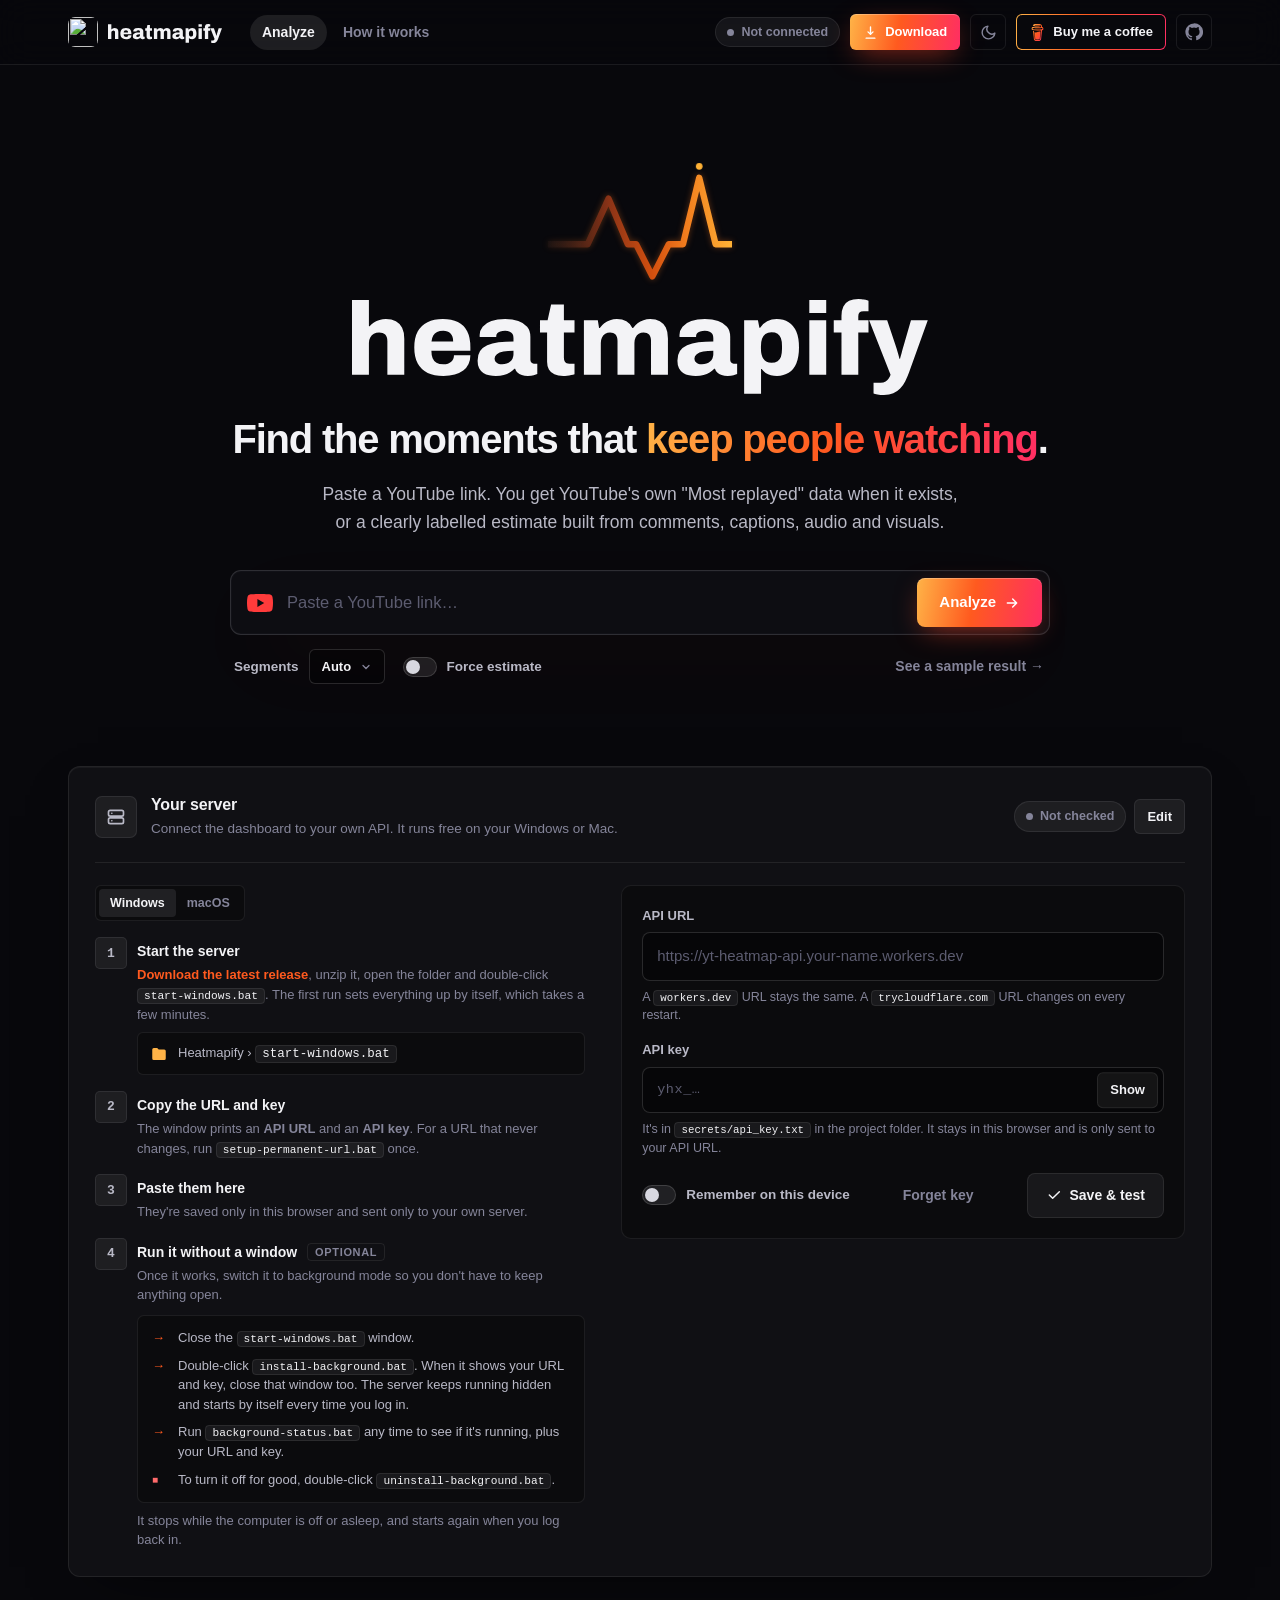
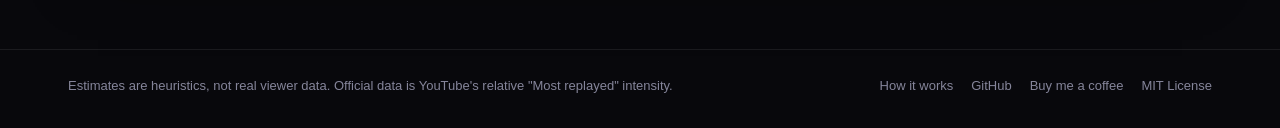
==== commit 02b785d1: "Dashboard: ember Buy me a coffee button with BMC cup icon, shown on mobile" ====
--- a/dashboard/index.html
+++ b/dashboard/index.html
@@ -45,7 +45,7 @@
         <svg class="sun" viewBox="0 0 24 24" fill="none" stroke="currentColor" stroke-width="2" stroke-linecap="round" stroke-linejoin="round"><circle cx="12" cy="12" r="4"/><path d="M12 2v2M12 20v2M4.9 4.9l1.4 1.4M17.7 17.7l1.4 1.4M2 12h2M20 12h2M4.9 19.1l1.4-1.4M17.7 6.3l1.4-1.4"/></svg>
       </button>
       <a class="bmc-btn" href="https://buymeacoffee.com/chiragrasal" target="_blank" rel="noopener" title="Buy me a coffee" aria-label="Buy me a coffee">
-        <svg viewBox="0 0 24 24" fill="none" stroke="currentColor" stroke-width="2" stroke-linecap="round" stroke-linejoin="round"><path d="M17 8h1a4 4 0 0 1 0 8h-1"/><path d="M3 8h14v9a4 4 0 0 1-4 4H7a4 4 0 0 1-4-4Z"/><path d="M6 2v2M10 2v2M14 2v2"/></svg><span>Buy me a coffee</span>
+        <svg viewBox="0 0 24 24" aria-hidden="true"><defs><linearGradient id="bmcGrad" x1="0" y1="0" x2="1" y2="1"><stop offset="0" stop-color="#ffb347"/><stop offset=".5" stop-color="#ff5a1f"/><stop offset="1" stop-color="#ff2e63"/></linearGradient></defs><path fill="url(#bmcGrad)" d="M20.216 6.415l-.132-.666c-.119-.598-.388-1.163-1.001-1.379-.197-.069-.42-.098-.57-.241-.152-.143-.196-.366-.231-.572-.065-.378-.125-.756-.192-1.133-.057-.325-.102-.69-.25-.987-.195-.4-.597-.634-.996-.788a5.723 5.723 0 00-.626-.194c-1-.263-2.05-.36-3.077-.416a25.834 25.834 0 00-3.7.062c-.915.083-1.88.184-2.75.5-.318.116-.646.256-.888.501-.297.302-.393.77-.177 1.146.154.267.415.456.692.58.36.162.737.284 1.123.366 1.075.238 2.189.331 3.287.37 1.218.05 2.437.01 3.65-.118.299-.033.598-.073.896-.119.352-.054.578-.513.474-.834-.124-.383-.457-.531-.834-.473-.466.074-.96.108-1.382.146-1.177.08-2.358.082-3.536.006a22.228 22.228 0 01-1.157-.107c-.086-.01-.18-.025-.258-.036-.243-.036-.484-.08-.724-.13-.111-.027-.111-.185 0-.212h.005c.277-.06.557-.108.838-.147h.002c.131-.009.263-.032.394-.048a25.076 25.076 0 013.426-.12c.674.019 1.347.067 2.017.144l.228.031c.267.04.533.088.798.145.392.085.895.113 1.07.542.055.137.08.288.111.431l.319 1.484a.237.237 0 01-.199.284h-.003c-.037.006-.075.01-.112.015a36.704 36.704 0 01-4.743.295 37.059 37.059 0 01-4.699-.304c-.14-.017-.293-.042-.417-.06-.326-.048-.649-.108-.973-.161-.393-.065-.768-.032-1.123.161-.29.16-.527.404-.675.701-.154.316-.199.66-.267 1-.069.34-.176.707-.135 1.056.087.753.613 1.365 1.37 1.502a39.69 39.69 0 0011.343.376.483.483 0 01.535.53l-.071.697-1.018 9.907c-.041.41-.047.832-.125 1.237-.122.637-.553 1.028-1.182 1.171-.577.131-1.165.2-1.756.205-.656.004-1.31-.025-1.966-.022-.699.004-1.556-.06-2.095-.58-.475-.458-.54-1.174-.605-1.793l-.731-7.013-.322-3.094c-.037-.351-.286-.695-.678-.678-.336.015-.718.3-.678.679l.228 2.185.949 9.112c.147 1.344 1.174 2.068 2.446 2.272.742.12 1.503.144 2.257.156.966.016 1.942.053 2.892-.122 1.408-.258 2.465-1.198 2.616-2.657.34-3.332.683-6.663 1.024-9.995l.215-2.087a.484.484 0 01.39-.426c.402-.078.787-.212 1.074-.518.455-.488.546-1.124.385-1.766zm-1.478.772c-.145.137-.363.201-.578.233-2.416.359-4.866.54-7.308.46-1.748-.06-3.477-.254-5.207-.498-.17-.024-.353-.055-.47-.18-.22-.236-.111-.71-.054-.995.052-.26.152-.609.463-.646.484-.057 1.046.148 1.526.22.577.088 1.156.159 1.737.212 2.48.226 5.002.19 7.472-.14.45-.06.899-.13 1.345-.21.399-.072.84-.206 1.08.206.166.281.188.657.162.974a.544.544 0 01-.169.364zm-6.159 3.9c-.862.37-1.84.788-3.109.788a5.884 5.884 0 01-1.569-.217l.877 9.004c.065.78.717 1.38 1.5 1.38 0 0 1.243.065 1.658.065.447 0 1.786-.065 1.786-.065.783 0 1.434-.6 1.499-1.38l.94-9.95a3.996 3.996 0 00-1.322-.238c-.826 0-1.491.284-2.26.613z"/></svg><span>Buy me a coffee</span>
       </a>
       <a class="icon-link" href="https://github.com/velvetthunder15/heatmapify" target="_blank" rel="noopener" title="GitHub" aria-label="GitHub">
         <svg viewBox="0 0 24 24" fill="currentColor"><path d="M12 .5a11.5 11.5 0 0 0-3.64 22.41c.58.1.79-.25.79-.56v-2c-3.2.7-3.88-1.37-3.88-1.37-.52-1.33-1.28-1.69-1.28-1.69-1.05-.71.08-.7.08-.7 1.16.08 1.77 1.19 1.77 1.19 1.03 1.77 2.7 1.26 3.36.96.1-.75.4-1.26.73-1.55-2.55-.29-5.24-1.28-5.24-5.69 0-1.26.45-2.29 1.19-3.1-.12-.29-.52-1.46.11-3.05 0 0 .97-.31 3.17 1.18a11 11 0 0 1 5.77 0c2.2-1.49 3.17-1.18 3.17-1.18.63 1.59.23 2.76.11 3.05.74.81 1.19 1.84 1.19 3.1 0 4.42-2.7 5.39-5.26 5.68.41.36.78 1.06.78 2.14v3.17c0 .31.21.67.8.56A11.5 11.5 0 0 0 12 .5Z"/></svg>
--- a/dashboard/styles.css
+++ b/dashboard/styles.css
@@ -572,8 +572,9 @@
 .secret.revealed { -webkit-text-security: none; }
 .secret::placeholder { -webkit-text-security: none; }
 
-.bmc-btn { display: inline-flex; align-items: center; gap: 7px; height: 36px; padding: 0 12px; border-radius: 6px; background: #ffdd00; color: #1a1a1a; font-size: 13px; font-weight: 650; white-space: nowrap; text-decoration: none; transition: filter .15s, transform .15s; }
-.bmc-btn:hover { filter: brightness(1.05); transform: translateY(-1px); }
-.bmc-btn svg { width: 16px; height: 16px; flex: none; }
+.bmc-btn { display: inline-flex; align-items: center; gap: 7px; height: 36px; padding: 0 12px; border-radius: 6px; color: var(--text); font-size: 13px; font-weight: 650; white-space: nowrap; text-decoration: none; border: 1px solid transparent; background: linear-gradient(var(--bg), var(--bg)) padding-box, var(--grad) border-box; transition: box-shadow .15s, transform .15s; -webkit-tap-highlight-color: transparent; }
+.bmc-btn:hover { box-shadow: 0 6px 22px -8px rgba(255, 70, 40, .6); transform: translateY(-1px); }
+.bmc-btn svg { width: 17px; height: 17px; flex: none; }
 @media (max-width: 760px) { .bmc-btn { width: 34px; height: 34px; padding: 0; justify-content: center; } .bmc-btn span { display: none; } }
-@media (max-width: 480px) { .topbar .bmc-btn { display: none; } }
+@media (max-width: 440px) { .nav-right { gap: 5px; } .navlinks a { padding: 7px 7px; font-size: 13px; } .icon-link, .theme-btn, .bmc-btn { width: 32px; height: 32px; } }
+@media (max-width: 440px) { .topbar-in { gap: 6px; padding: 0 12px; } .navlinks a { padding: 7px 6px; } }
